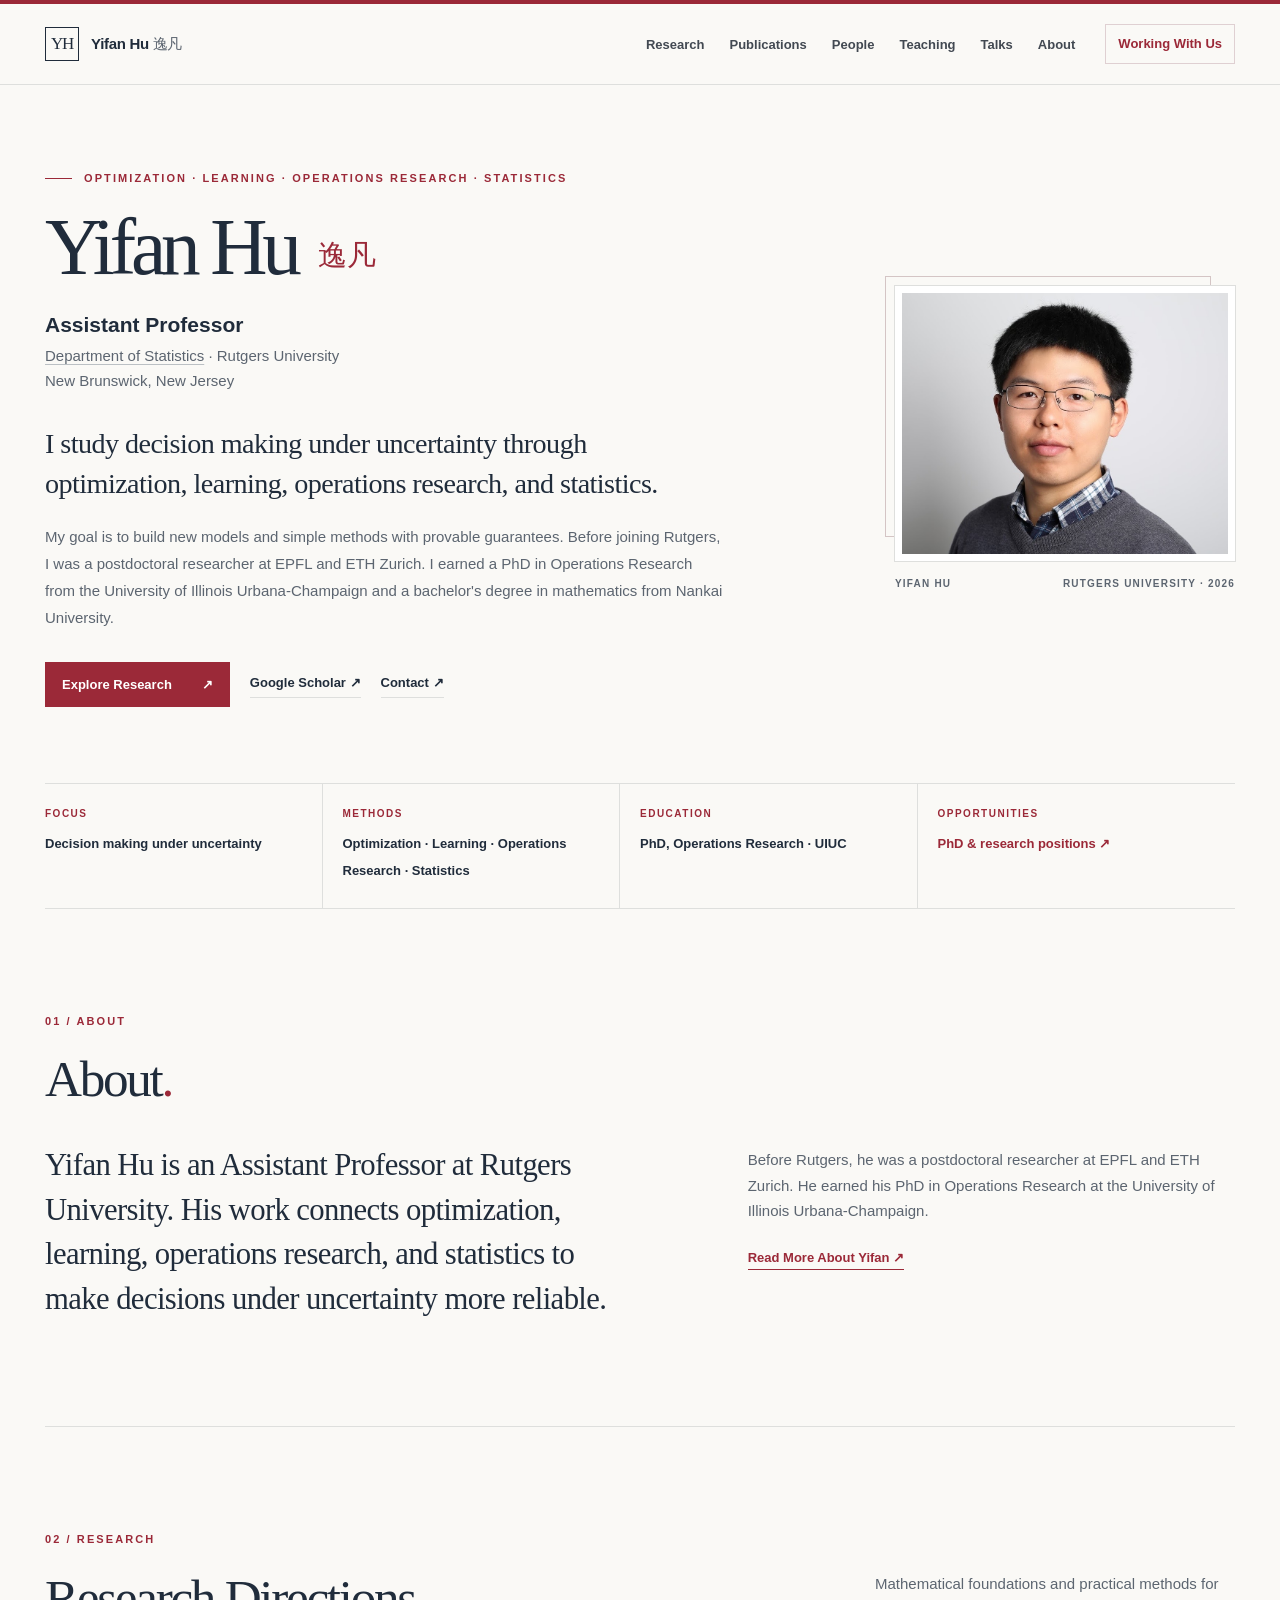
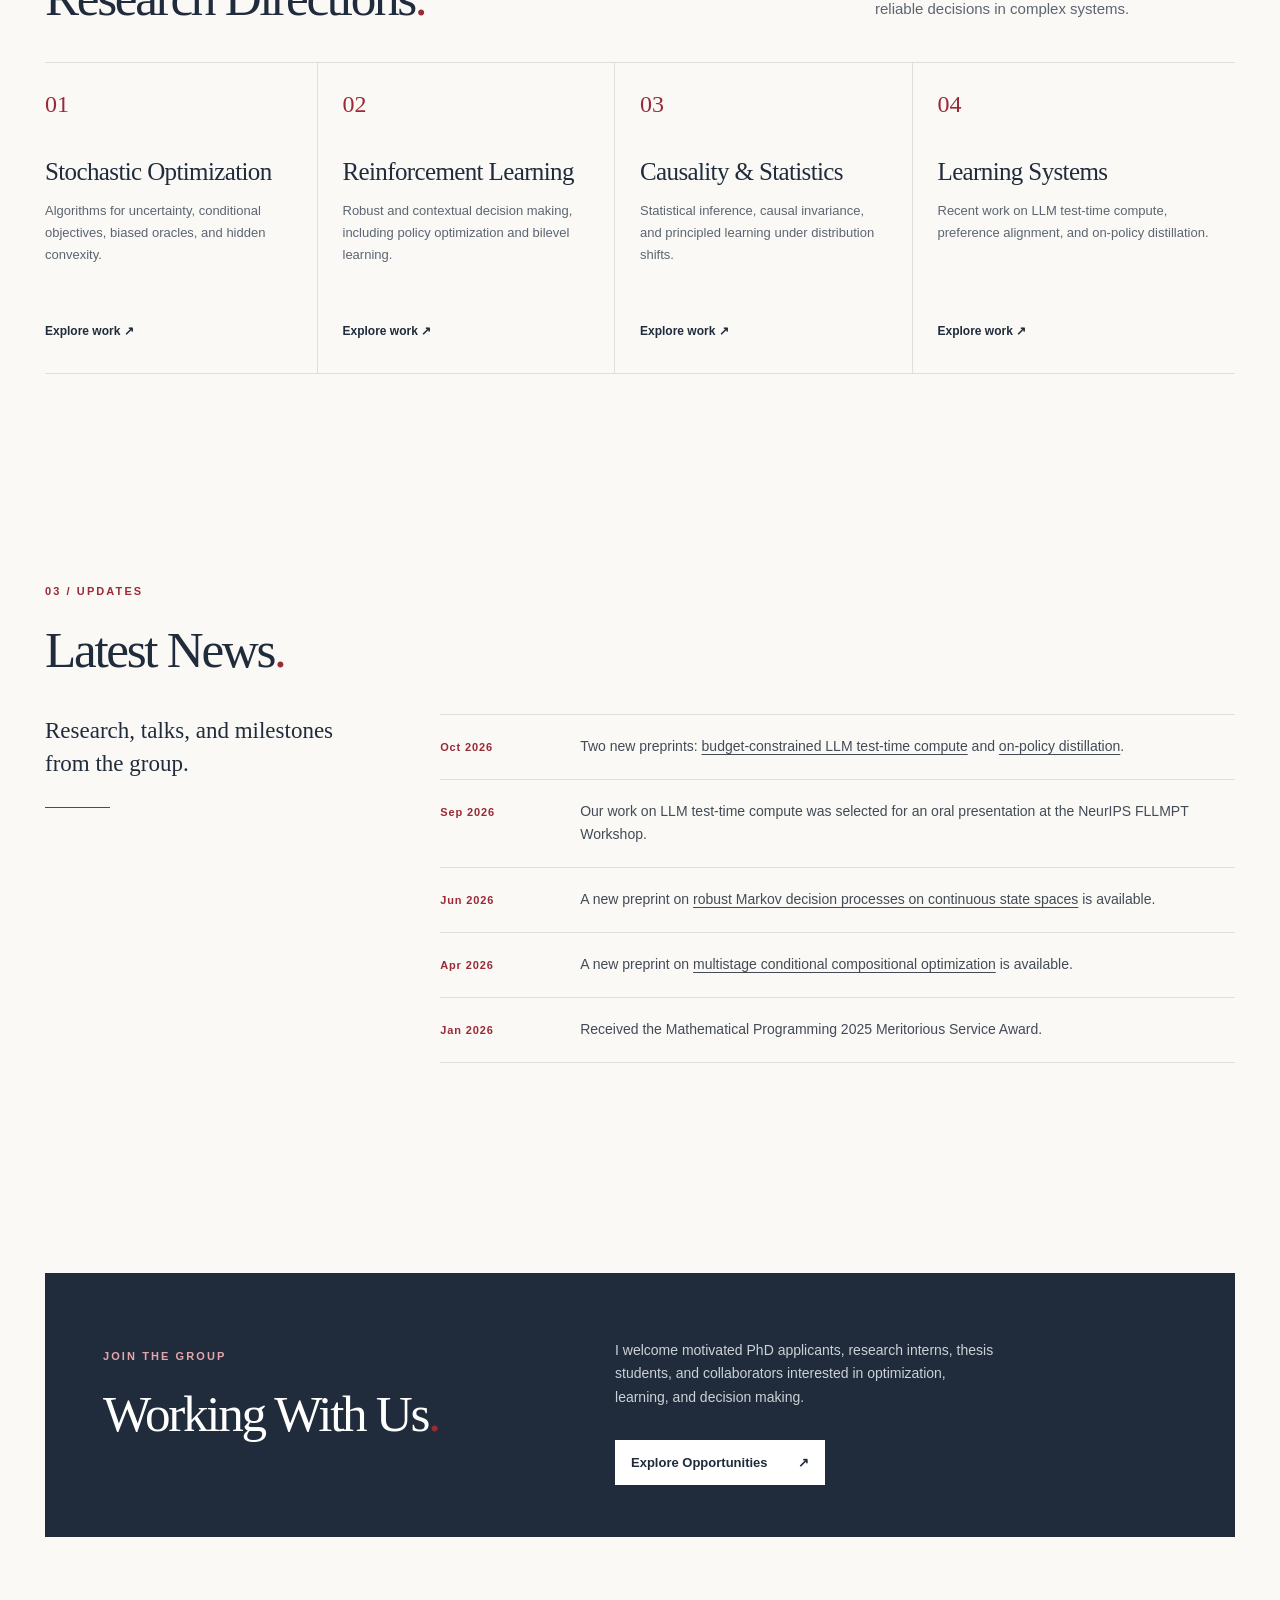
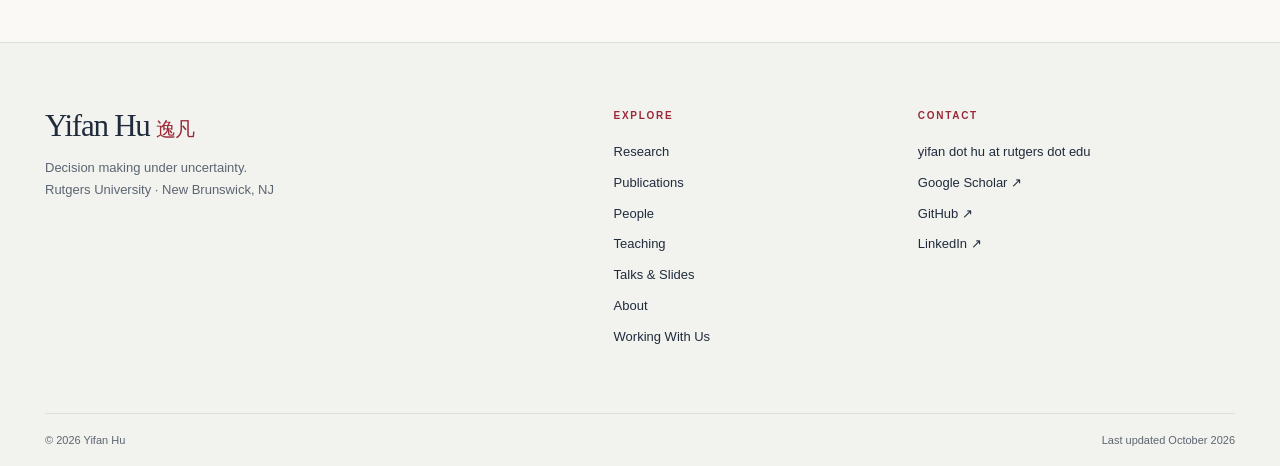
==== docs/index.html @ c580b1f5 "Refine biography and homepage profile" ====
<!doctype html>
<html lang="en">
<head>
  <meta charset="utf-8">
  <meta name="viewport" content="width=device-width, initial-scale=1">
  <meta name="theme-color" content="#faf9f6">
  <meta name="description" content="Yifan Hu is an assistant professor at Rutgers University researching optimization, learning, operations research, and statistics.">
  <title>Yifan Hu | Rutgers University</title>
  <link rel="icon" href="assets/favicon.svg" type="image/svg+xml">
  <link rel="preload" href="assets/yifan-hu.jpg" as="image">
  <link rel="stylesheet" href="styles.css?v=20261023e">
  <script src="script.js" defer></script>
</head>
<body>
  <a class="skip-link" href="#main">Skip to content</a>
  <header class="site-header"><div class="shell header-inner"><a class="brand" href="index.html" aria-label="Yifan Hu, home"><span class="brand-mark">YH</span><span>Yifan Hu <span class="brand-chinese" lang="zh">逸凡</span></span></a><button class="menu-toggle" type="button" aria-expanded="false" aria-controls="site-nav">Menu <span aria-hidden="true">☰</span></button><nav class="site-nav" id="site-nav" aria-label="Main navigation"><a href="research.html">Research</a><a href="publications.html">Publications</a><a href="people.html">People</a><a href="teaching.html">Teaching</a><a href="talks.html">Talks</a><a href="about.html">About</a><a class="nav-contact" href="working-with-us.html">Working With Us</a></nav></div></header>

  <main id="main">
    <section class="hero shell" aria-labelledby="hero-title">
      <div class="hero-copy">
        <p class="eyebrow"><span class="eyebrow-line"></span> OPTIMIZATION · LEARNING · OPERATIONS RESEARCH · STATISTICS</p>
        <h1 id="hero-title">Yifan Hu <span lang="zh">逸凡</span></h1>
        <p class="hero-role">Assistant Professor</p>
        <p class="hero-affiliation"><a href="https://statistics.rutgers.edu/">Department of Statistics</a> · Rutgers University<br>New Brunswick, New Jersey</p>
        <p class="hero-lead">I study decision making under uncertainty through optimization, learning, operations research, and statistics.</p>
        <p class="hero-secondary">My goal is to build new models and simple methods with provable guarantees. Before joining Rutgers, I was a postdoctoral researcher at EPFL and ETH Zurich. I earned a PhD in Operations Research from the University of Illinois Urbana-Champaign and a bachelor's degree in mathematics from Nankai University.</p>
        <div class="hero-actions">
          <a class="button button-primary" href="research.html">Explore Research <span aria-hidden="true">↗</span></a>
          <a class="text-link" href="https://scholar.google.com/citations?hl=en&amp;user=rO2s0EEAAAAJ">Google Scholar <span aria-hidden="true">↗</span></a>
          <a class="text-link" href="working-with-us.html#contact">Contact <span aria-hidden="true">↗</span></a>
        </div>
      </div>
      <div class="hero-visual">
        <div class="portrait-frame"><img src="assets/yifan-hu.jpg" alt="Portrait of Yifan Hu" width="923" height="713"></div>
        <div class="portrait-caption"><span>YIFAN HU</span><span>RUTGERS UNIVERSITY · 2026</span></div>
      </div>
    </section>

    <div class="shell"><div class="profile-strip" aria-label="Academic profile">
      <div><span class="strip-label">Focus</span><strong>Decision making under uncertainty</strong></div>
      <div><span class="strip-label">Methods</span><strong>Optimization · Learning · Operations Research · Statistics</strong></div>
      <div><span class="strip-label">Education</span><strong>PhD, Operations Research · UIUC</strong></div>
      <div><span class="strip-label">Opportunities</span><a href="working-with-us.html">PhD &amp; research positions <span aria-hidden="true">↗</span></a></div>
    </div></div>

    <section class="section shell home-about" id="about" aria-labelledby="about-title"><div class="section-heading"><div><p class="eyebrow">01 / ABOUT</p><h2 id="about-title">About<span class="period">.</span></h2></div></div><div class="home-about-layout"><p>Yifan Hu is an Assistant Professor at Rutgers University. His work connects optimization, learning, operations research, and statistics to make decisions under uncertainty more reliable.</p><div><p>Before Rutgers, he was a postdoctoral researcher at EPFL and ETH Zurich. He earned his PhD in Operations Research at the University of Illinois Urbana-Champaign.</p><a class="section-link" href="about.html">Read More About Yifan ↗</a></div></div></section><section class="section shell" id="research" aria-labelledby="research-title">
      <div class="section-heading"><div><p class="eyebrow">02 / RESEARCH</p><h2 id="research-title">Research Directions<span class="period">.</span></h2></div><p>Mathematical foundations and practical methods for reliable decisions in complex systems.</p></div>
      <div class="research-grid">
        <article class="research-card"><span class="card-number">01</span><h3>Stochastic Optimization</h3><p>Algorithms for uncertainty, conditional objectives, biased oracles, and hidden convexity.</p><a href="research.html#optimization">Explore work <span aria-hidden="true">↗</span></a></article>
        <article class="research-card"><span class="card-number">02</span><h3>Reinforcement Learning</h3><p>Robust and contextual decision making, including policy optimization and bilevel learning.</p><a href="research.html#reinforcement-learning">Explore work <span aria-hidden="true">↗</span></a></article>
        <article class="research-card"><span class="card-number">03</span><h3>Causality &amp; Statistics</h3><p>Statistical inference, causal invariance, and principled learning under distribution shifts.</p><a href="research.html#causality">Explore work <span aria-hidden="true">↗</span></a></article>
        <article class="research-card"><span class="card-number">04</span><h3>Learning Systems</h3><p>Recent work on LLM test-time compute, preference alignment, and on-policy distillation.</p><a href="research.html#learning-systems">Explore work <span aria-hidden="true">↗</span></a></article>
      </div>
    </section>

    <section class="section shell" id="news" aria-labelledby="news-title">
      <div class="section-heading"><div><p class="eyebrow">03 / UPDATES</p><h2 id="news-title">Latest News<span class="period">.</span></h2></div></div>
      <div class="news-layout"><div class="news-intro"><p>Research, talks, and milestones from the group.</p><span class="small-rule"></span></div><ol class="news-list">
        <li><time datetime="2026-10">Oct 2026</time><p>Two new preprints: <a href="https://optimization-online.org/wp-content/uploads/2026/10/PRICE-arXiv-Version.pdf">budget-constrained LLM test-time compute</a> and <a href="https://www.alphaxiv.org/pdf/2609.38025">on-policy distillation</a>.</p></li>
        <li><time datetime="2026-09">Sep 2026</time><p>Our work on LLM test-time compute was selected for an oral presentation at the NeurIPS FLLMPT Workshop.</p></li>
        <li><time datetime="2026-06">Jun 2026</time><p>A new preprint on <a href="https://www.alphaxiv.org/abs/2605.28706">robust Markov decision processes on continuous state spaces</a> is available.</p></li>
        <li><time datetime="2026-04">Apr 2026</time><p>A new preprint on <a href="https://arxiv.org/abs/2604.14075">multistage conditional compositional optimization</a> is available.</p></li>
        <li><time datetime="2026-01">Jan 2026</time><p>Received the Mathematical Programming 2025 Meritorious Service Award.</p></li>
      </ol></div>
    </section>

    <section class="section shell" id="join" aria-labelledby="join-title"><div class="join-panel join-panel-brief"><div><p class="eyebrow">JOIN THE GROUP</p><h2 id="join-title">Working With Us<span class="period">.</span></h2></div><div><p>I welcome motivated PhD applicants, research interns, thesis students, and collaborators interested in optimization, learning, and decision making.</p><a class="button button-light" href="working-with-us.html">Explore Opportunities <span aria-hidden="true">↗</span></a></div></div></section>
  </main>

  <footer class="site-footer"><div class="shell footer-grid"><div><a class="footer-name" href="index.html">Yifan Hu <span lang="zh">逸凡</span></a><p>Decision making under uncertainty.<br>Rutgers University · New Brunswick, NJ</p></div><div><span class="footer-label">EXPLORE</span><a href="research.html">Research</a><a href="publications.html">Publications</a><a href="people.html">People</a><a href="teaching.html">Teaching</a><a href="talks.html">Talks &amp; Slides</a><a href="about.html">About</a><a href="working-with-us.html">Working With Us</a></div><div><span class="footer-label">CONTACT</span><span class="footer-email">yifan dot hu at rutgers dot edu</span><a href="https://scholar.google.com/citations?hl=en&amp;user=rO2s0EEAAAAJ">Google Scholar ↗</a><a href="https://github.com/Yifan20Hu">GitHub ↗</a><a href="https://www.linkedin.com/in/yifanhu9/">LinkedIn ↗</a></div></div><div class="shell footer-bottom"><span>© 2026 Yifan Hu</span><span>Last updated October 2026</span></div></footer>
</body>
</html>
---- docs/styles.css ----
:root{--paper:#faf9f6;--white:#fff;--ink:#202c3b;--muted:#5c6570;--red:#9b2938;--red-dark:#782332;--line:#dedfdd;--tint:#f2f3f3;--serif:Georgia,"Times New Roman",serif;--sans:Inter,"Segoe UI",Arial,sans-serif;--max:1190px}
[id]{scroll-margin-top:105px}
*{box-sizing:border-box}html{scroll-behavior:smooth}body{margin:0;background:var(--paper);color:var(--ink);font-family:var(--sans);font-size:16px;line-height:1.68;-webkit-font-smoothing:antialiased}a{color:inherit;text-decoration-thickness:1px;text-underline-offset:3px}a:hover{color:var(--red)}img{max-width:100%;display:block}button{font:inherit}.shell{width:min(var(--max),calc(100% - 64px));margin-inline:auto}.skip-link{position:absolute;left:18px;top:-100px;background:var(--ink);color:white;padding:10px 16px;z-index:100}.skip-link:focus{top:10px}.site-header{border-top:4px solid var(--red);border-bottom:1px solid var(--line);background:rgba(250,249,246,.96);position:sticky;top:0;z-index:50;backdrop-filter:blur(14px)}.header-inner{min-height:80px;display:flex;align-items:center;justify-content:space-between;gap:28px}.brand{display:flex;align-items:center;gap:12px;font-weight:700;text-decoration:none;white-space:nowrap;font-size:15px;letter-spacing:-.02em}.brand-mark{width:34px;height:34px;border:1px solid var(--ink);display:grid;place-items:center;font:17px var(--serif);letter-spacing:-.08em}.brand-chinese{font-family:var(--serif);font-weight:400;color:var(--muted)}.site-nav{display:flex;align-items:center;gap:25px}.site-nav a{font-size:13px;font-weight:600;text-decoration:none;white-space:nowrap;color:#424952;padding:27px 0 23px;border-bottom:2px solid transparent}.site-nav a:hover,.site-nav a.active{color:var(--red);border-color:var(--red)}.site-nav a.nav-contact{color:var(--red);border:1px solid #dfd0d2;padding:8px 12px;margin-left:5px}.site-nav a.nav-contact:hover{background:var(--red);color:white;border-color:var(--red)}.menu-toggle{display:none;background:none;border:0;color:var(--ink);font-size:14px;cursor:pointer}.menu-toggle span{margin-left:6px}
.eyebrow{display:flex;align-items:center;gap:12px;color:var(--red);font-size:11px;font-weight:700;letter-spacing:.19em;line-height:1.4;margin:0 0 22px}.eyebrow-line{width:27px;height:1px;background:var(--red)}.hero{display:grid;grid-template-columns:minmax(0,1.25fr) minmax(310px,.75fr);gap:8%;align-items:center;padding-block:86px 76px}.hero h1,.page-hero h1{font:normal clamp(64px,6.2vw,106px)/.99 var(--serif);letter-spacing:-.065em;margin:0 0 20px}.hero h1 span{font:normal clamp(25px,2.3vw,38px)/1 var(--serif);letter-spacing:0;color:var(--red);vertical-align:middle;white-space:nowrap;margin-left:6px}.hero-role{font-size:21px;font-weight:600;margin:0 0 1px}.hero-affiliation{color:var(--muted);margin:0 0 30px;font-size:15px}.hero-affiliation a{text-decoration-color:#bbc0c4}.hero-lead{font:normal clamp(24px,2.2vw,31px)/1.43 var(--serif);letter-spacing:-.02em;margin:0 0 19px;max-width:710px}.hero-secondary{color:var(--muted);margin:0;max-width:680px;font-size:15px;line-height:1.8}.hero-actions{display:flex;flex-wrap:wrap;align-items:center;gap:20px;margin-top:31px}.button{display:inline-flex;align-items:center;justify-content:space-between;gap:30px;min-height:45px;padding:9px 16px;font-size:13px;font-weight:700;text-decoration:none;transition:background .2s,color .2s,border-color .2s}.button-primary{color:white;background:var(--red);border:1px solid var(--red)}.button-primary:hover{background:var(--red-dark);color:white}.text-link{font-size:13px;font-weight:600;text-decoration:none;border-bottom:1px solid var(--line);padding-bottom:3px}.portrait-frame{background:#e5e4e2;position:relative;border:7px solid white;box-shadow:0 0 0 1px var(--line);max-width:340px;margin-left:auto}.portrait-frame:before{content:"";position:absolute;inset:-17px 17px 17px -17px;border:1px solid #d4c5c5;z-index:-1}.portrait-frame img{width:100%;height:auto;aspect-ratio:5/4;object-fit:cover;object-position:50% 42%}.portrait-caption{display:flex;justify-content:space-between;gap:12px;max-width:340px;margin:15px 0 0 auto;font-size:10px;letter-spacing:.12em;color:var(--muted);font-weight:700}.profile-strip{display:grid;grid-template-columns:repeat(4,1fr);border-top:1px solid var(--line);border-bottom:1px solid var(--line)}.profile-strip>div{padding:22px 20px 24px 0;border-right:1px solid var(--line);margin-right:20px}.profile-strip>div:last-child{border:0;margin:0}.strip-label{display:block;color:var(--red);font-size:10px;font-weight:700;letter-spacing:.15em;text-transform:uppercase;margin-bottom:7px}.profile-strip strong,.profile-strip a{font-size:13px;font-weight:600;line-height:1.45;text-decoration:none}.profile-strip a{color:var(--red)}
.section{padding-block:105px}.section-heading{display:flex;justify-content:space-between;align-items:end;gap:48px;margin-bottom:37px}.section-heading h2,.split-section h2,.join-panel h2,.page-hero h1,.content-heading h2{font-family:var(--serif);font-weight:400;letter-spacing:-.045em}.section-heading h2,.split-section h2,.join-panel h2{font-size:clamp(39px,4vw,58px);line-height:1.08;margin:0}.period{color:var(--red)}.section-heading>p{color:var(--muted);max-width:360px;font-size:15px;margin:0 0 4px}.section-link{font-size:13px;font-weight:700;text-decoration:none;border-bottom:1px solid var(--red);color:var(--red);white-space:nowrap;padding-bottom:4px}.research-grid{display:grid;grid-template-columns:repeat(4,1fr);border-top:1px solid var(--line);border-bottom:1px solid var(--line)}.research-card{padding:28px 25px 32px 0;border-right:1px solid var(--line);margin-right:25px;display:flex;flex-direction:column;min-height:310px}.research-card:last-child{border:0;margin:0}.card-number{font:24px var(--serif);color:var(--red);margin-bottom:40px}.research-card h3{font:normal 25px/1.15 var(--serif);letter-spacing:-.025em;margin:0 0 13px}.research-card p{font-size:13px;color:var(--muted);line-height:1.7;margin:0 0 24px}.research-card a{font-size:12px;font-weight:700;text-decoration:none;margin-top:auto}.section-tint{background:var(--tint)}.paper-list{border-top:1px solid #d7dadd}.paper{display:grid;grid-template-columns:140px 1fr 28px;gap:25px;align-items:start;padding:24px 0;border-bottom:1px solid #d7dadd}.paper-meta{font-size:11px;font-weight:700;letter-spacing:.13em;line-height:1.8;color:var(--red);display:flex;flex-direction:column}.paper h3{font:normal 24px/1.34 var(--serif);letter-spacing:-.025em;margin:0 0 7px}.paper h3 a{text-decoration:none}.paper p{color:var(--muted);font-size:13px;margin:0}.paper-note{display:inline-block;margin-top:7px;color:var(--red);font-size:11px;font-weight:700}.paper-arrow{color:var(--red);font-size:24px;text-decoration:none;line-height:1}.news-layout{display:grid;grid-template-columns:300px 1fr;gap:8%}.news-intro p{font:normal 23px/1.45 var(--serif);margin:0}.small-rule{display:block;width:65px;height:1px;background:var(--red);margin-top:26px}.news-list{list-style:none;margin:0;padding:0;border-top:1px solid var(--line)}.news-list li{display:grid;grid-template-columns:120px 1fr;gap:20px;border-bottom:1px solid var(--line);padding:20px 0}.news-list time{font-size:11px;font-weight:700;letter-spacing:.08em;color:var(--red);padding-top:3px}.news-list p{font-size:14px;color:#424b56;margin:0;line-height:1.7}.section-line{border-top:1px solid var(--line);border-bottom:1px solid var(--line);padding-block:75px}.split-section{display:grid;grid-template-columns:1fr 1fr;gap:9%}.split-section h2{max-width:330px}.muted{color:var(--muted)}.split-section .muted{font-size:14px;max-width:330px}.course{border-top:2px solid var(--red);padding-top:20px}.course>span{font-size:10px;color:var(--red);font-weight:700;letter-spacing:.16em}.course h3{font:normal 29px/1.25 var(--serif);margin:17px 0 7px}.course h3 a{text-decoration:none}.course p{color:var(--muted);font-size:13px;margin:0 0 25px}.join-panel{background:var(--ink);color:white;display:grid;grid-template-columns:.85fr 1.15fr;gap:9%;padding:52px 58px}.join-panel .eyebrow{color:#e4a7ac}.join-panel h2{margin-bottom:20px}.join-panel>div>p:not(.eyebrow){color:#cbd1d6;max-width:380px;font-size:14px}.button-light{color:var(--ink);background:var(--white);margin-top:17px}.button-light:hover{background:#e8e0df}.opportunity-list>div{border-bottom:1px solid #5a6470;padding:0 0 19px;margin-bottom:19px}.opportunity-list>div:last-child{border:0;margin-bottom:0;padding-bottom:0}.opportunity-list span{font-size:10px;letter-spacing:.16em;color:#e4a7ac;font-weight:700}.opportunity-list p{font-size:13px;line-height:1.7;margin:7px 0 0;color:#d9dce0}.opportunity-list a{color:white}
.site-footer{border-top:1px solid var(--line);background:#f2f2ef;padding-top:65px}.footer-grid{display:grid;grid-template-columns:2fr 1fr 1.2fr;gap:40px;padding-bottom:65px}.footer-name{font:normal 31px var(--serif);text-decoration:none;letter-spacing:-.04em}.footer-name span{color:var(--red);font-size:20px}.footer-grid p{color:var(--muted);font-size:13px;margin:12px 0 0}.footer-grid>div:not(:first-child){display:flex;flex-direction:column;align-items:start;gap:9px}.footer-grid a:not(.footer-name){text-decoration:none;font-size:13px}.footer-label{font-size:10px;letter-spacing:.17em;font-weight:700;color:var(--red);margin-bottom:7px}.footer-bottom{border-top:1px solid var(--line);display:flex;justify-content:space-between;color:var(--muted);font-size:11px;padding-block:17px}
.page-hero{padding-block:72px 45px;border-bottom:1px solid var(--line)}.page-hero h1{font-size:clamp(56px,6vw,88px);margin:0 0 17px}.page-hero p:last-child{max-width:720px;color:var(--muted);font-size:16px;margin:0}.page-content{padding-block:52px 110px}.content-heading{display:flex;justify-content:space-between;align-items:end;gap:30px;margin:70px 0 21px}.content-heading:first-child{margin-top:0}.content-heading h2{font-size:38px;line-height:1.15;margin:0}.content-heading span{font-size:12px;color:var(--red);font-weight:700;letter-spacing:.13em}.pub-list{border-top:1px solid var(--line)}.pub-item{display:grid;grid-template-columns:96px 1fr;gap:32px;border-bottom:1px solid var(--line);padding:21px 0}.pub-id{color:var(--red);font:23px var(--serif)}.pub-item h3{font:normal 22px/1.35 var(--serif);margin:0 0 5px;letter-spacing:-.02em}.pub-item h3 a{text-decoration:none}.pub-item p{font-size:13px;color:var(--muted);margin:0 0 5px}.pub-item .venue{font-size:12px;color:var(--red);font-weight:700}.pub-links{display:flex;gap:14px;margin-top:9px}.pub-links a{font-size:12px;font-weight:700;text-decoration:none;border-bottom:1px solid #b7a5a9}.subnav{display:flex;gap:8px;flex-wrap:wrap;margin-top:27px}.subnav a{font-size:12px;text-decoration:none;border:1px solid var(--line);padding:7px 11px;color:var(--muted)}.subnav a:hover{border-color:var(--red);color:var(--red)}.people-grid{display:grid;grid-template-columns:repeat(2,1fr);gap:14px}.person{border:1px solid var(--line);background:white;padding:24px;min-height:135px}.person h3{font:normal 25px var(--serif);margin:0 0 7px}.person h3 a{text-decoration:none}.person p{font-size:13px;color:var(--muted);margin:0}.person .person-note{color:var(--red);font-size:11px;font-weight:700;margin-top:14px}.simple-list{list-style:none;padding:0;margin:0;border-top:1px solid var(--line)}.simple-list li{padding:17px 0;border-bottom:1px solid var(--line);font-size:14px}.simple-list strong{color:var(--ink)}.simple-list span{color:var(--muted)}.talk-list{border-top:1px solid var(--line)}.talk{display:grid;grid-template-columns:100px 1fr auto;gap:26px;padding:23px 0;border-bottom:1px solid var(--line)}.talk-year{font-size:11px;letter-spacing:.12em;font-weight:700;color:var(--red);padding-top:5px}.talk h3{font:normal 23px/1.3 var(--serif);margin:0 0 5px}.talk p{font-size:13px;color:var(--muted);margin:0}.talk>a{font-size:12px;font-weight:700;color:var(--red);text-decoration:none;white-space:nowrap;padding-top:6px}.prose{max-width:840px}.prose p,.prose li{font-size:15px;color:#434c57}.prose h2{font:normal 34px var(--serif);margin:55px 0 15px}.prose h2:first-child{margin-top:0}.prose ul{padding-left:21px}.prose li{padding-block:5px}
@media(max-width:1100px){.site-nav{gap:15px}.site-nav a{font-size:12px}.hero{gap:5%}.research-card{margin-right:17px;padding-right:17px}.portrait-caption{font-size:9px}}@media(max-width:880px){.shell{width:min(var(--max),calc(100% - 40px))}.header-inner{min-height:67px}.menu-toggle{display:block}.site-nav{position:absolute;top:100%;left:0;right:0;background:var(--paper);padding:13px 20px 24px;display:none;flex-direction:column;align-items:stretch;gap:0;box-shadow:0 15px 25px #202c3b1c}.site-nav.open{display:flex}.site-nav a{padding:10px 0;border-bottom:1px solid var(--line);font-size:14px}.site-nav a.nav-contact{margin:15px 0 0;text-align:center}.hero{grid-template-columns:1fr;gap:48px;padding-block:65px 55px}.hero-visual{max-width:390px;margin:0 auto;width:100%}.portrait-frame{margin-inline:auto}.portrait-caption{margin-inline:auto}.profile-strip{grid-template-columns:repeat(2,1fr)}.profile-strip>div:nth-child(2){border:0}.profile-strip>div:nth-child(-n+2){border-bottom:1px solid var(--line)}.research-grid{grid-template-columns:repeat(2,1fr)}.research-card:nth-child(2){border:0;margin:0}.research-card:nth-child(-n+2){border-bottom:1px solid var(--line)}.section{padding-block:75px}.news-layout{grid-template-columns:210px 1fr;gap:6%}.join-panel{padding:42px;gap:6%}}@media(max-width:620px){.shell{width:calc(100% - 34px)}.hero h1{font-size:62px}.hero h1 span{font-size:24px}.hero-lead{font-size:24px}.hero-role{font-size:18px}.portrait-frame,.portrait-caption{max-width:280px}.hero-actions{gap:14px}.profile-strip{grid-template-columns:1fr}.profile-strip>div{border:0!important;border-bottom:1px solid var(--line)!important;margin:0;padding:16px 0}.profile-strip>div:last-child{border-bottom:0!important}.section-heading{display:block}.section-heading>p,.section-heading>.section-link{display:block;margin-top:18px}.research-grid{grid-template-columns:1fr}.research-card{border:0!important;border-bottom:1px solid var(--line)!important;margin:0;min-height:0;padding:22px 0 27px}.research-card:last-child{border:0!important}.card-number{margin-bottom:16px}.paper{grid-template-columns:1fr 22px;gap:12px}.paper-meta{grid-column:1/-1;flex-direction:row;gap:14px}.paper h3{font-size:21px}.news-layout{grid-template-columns:1fr;gap:24px}.news-intro p{font-size:20px}.news-list li{grid-template-columns:85px 1fr;gap:12px}.split-section,.join-panel,.footer-grid{grid-template-columns:1fr}.join-panel{padding:35px 25px}.footer-grid{gap:32px}.footer-bottom{gap:10px;flex-wrap:wrap}.page-hero{padding-block:55px 36px}.page-hero h1{font-size:56px}.page-content{padding-block:38px 75px}.pub-item{grid-template-columns:55px 1fr;gap:13px}.pub-item h3{font-size:20px}.people-grid{grid-template-columns:1fr}.talk{grid-template-columns:1fr auto;gap:5px 13px}.talk-year{grid-column:1/-1}.talk h3{font-size:21px}.content-heading h2{font-size:32px}}@media(prefers-reduced-motion:reduce){html{scroll-behavior:auto}*{transition:none!important}}

.teaching-content .content-heading:first-child{margin-top:0}
.teaching-grid{display:grid;grid-template-columns:repeat(2,minmax(0,1fr));gap:18px}
.teaching-card{background:var(--white);border:1px solid var(--line);border-top:3px solid var(--red);padding:29px 31px 32px;display:flex;flex-direction:column;align-items:flex-start;min-height:275px}
.teaching-card .course-term{font-size:10px;letter-spacing:.14em;font-weight:700;color:var(--red);margin:0 0 17px}
.teaching-card h3{font:normal 31px/1.2 var(--serif);letter-spacing:-.025em;margin:0 0 15px}
.teaching-card>p:not(.course-term){font-size:14px;color:var(--muted);line-height:1.7;margin:0 0 24px}
.teaching-card .section-link{margin-top:auto}
.person .shared-work,.simple-list .shared-work{border-top:1px solid var(--line);margin-top:18px;padding-top:15px}
.shared-work h4{font-size:10px;letter-spacing:.14em;text-transform:uppercase;color:var(--red);margin:0 0 9px}
.shared-work ul{list-style:none;margin:0;padding:0}
.shared-work li{font-size:12px;line-height:1.55;padding:6px 0;border:0}
.shared-work li a{text-decoration:none;border-bottom:1px solid #c4a9ae}
.shared-work li a:hover{color:var(--red)}
.shared-work li span{color:var(--muted);white-space:nowrap;font-size:11px}
@media(max-width:620px){.teaching-grid{grid-template-columns:1fr}.teaching-card{min-height:0;padding:25px}.teaching-card h3{font-size:27px}}
.current-students .person:nth-child(1){grid-column:1;grid-row:1}
.current-students .person:nth-child(2){grid-column:1;grid-row:2}
.current-students .person:nth-child(3){grid-column:1;grid-row:3}
.current-students .person:nth-child(4){grid-column:2;grid-row:1 / span 3}
@media(max-width:620px){.current-students .person:nth-child(n){grid-column:auto;grid-row:auto}}

/* Student portraits and profile cards */
.person-head{display:flex;align-items:flex-start;gap:18px;min-width:0}
.person-head>div{min-width:0}
.person-photo{width:96px;height:112px;flex:none;object-fit:cover;object-position:center 28%;background:#e7e9e9;border:1px solid var(--line)}
.person h3{line-height:1.18;margin:2px 0 8px}
.person .person-note{margin-top:8px}
.footer-email{font-size:13px;color:var(--ink)}

/* Publications grouped by research area */
.area-intro{max-width:750px;color:var(--muted);margin:0 0 35px}
.research-area{border-top:1px solid var(--line)}
.research-area:last-child{border-bottom:1px solid var(--line)}
.research-area summary{list-style:none;display:grid;grid-template-columns:70px minmax(0,1fr) 110px;align-items:center;gap:20px;padding:28px 0;cursor:pointer}
.research-area summary::-webkit-details-marker{display:none}
.research-area summary:hover .area-heading strong{color:var(--red)}
.research-area summary:focus-visible{outline:2px solid var(--red);outline-offset:4px}
.area-number{font:28px var(--serif);color:var(--red)}
.area-heading strong{display:block;font:normal 31px/1.2 var(--serif);letter-spacing:-.03em}
.area-heading small{display:block;color:var(--muted);font-size:13px;line-height:1.6;margin-top:6px}
.area-count{font-size:11px;font-weight:700;letter-spacing:.05em;color:var(--red);text-align:right;white-space:nowrap}
.area-count span{display:inline-block;margin-left:10px;font-size:20px;transition:transform .2s}
.research-area[open] .area-count span{transform:rotate(180deg)}
.area-publications{list-style:none;margin:0 0 28px 90px;padding:0;border-top:1px solid var(--line)}
.area-publications li{padding:17px 0;border-bottom:1px solid var(--line)}
.research-pub-title{font:normal 20px/1.35 var(--serif)}
.research-pub-title a{text-decoration:none}
.area-publications p{font-size:12px;color:var(--muted);margin:5px 0 1px}
.area-publications li>span{font-size:11px;font-weight:700;color:var(--red)}

/* Courses and opportunities */
.course-detail{max-width:850px}
.course-detail .course-intro{font:normal 23px/1.5 var(--serif);color:var(--ink);margin:0 0 36px}
.course-detail h2{font-size:32px;margin-top:45px}
.course-back{margin-top:50px}
.course-table-wrap{overflow-x:auto}
.course-table{width:100%;border-collapse:collapse;font-size:14px}
.course-table th,.course-table td{text-align:left;vertical-align:top;padding:11px 12px;border-bottom:1px solid var(--line)}
.course-table th{color:var(--red);font-size:11px;letter-spacing:.1em;text-transform:uppercase}
.course-table td:first-child{white-space:nowrap;width:95px;font-weight:700}
.work-intro{margin-bottom:34px}
.work-intro h2{margin:0 0 12px}
.opportunity-grid{display:grid;grid-template-columns:repeat(3,minmax(0,1fr));gap:16px}
.opportunity-card{background:var(--white);border:1px solid var(--line);border-top:3px solid var(--red);padding:27px}
.opportunity-card>span{color:var(--red);font-size:10px;font-weight:700;letter-spacing:.13em}
.opportunity-card h2{font:normal 27px/1.2 var(--serif);margin:20px 0 14px}
.opportunity-card p{font-size:13px;color:var(--muted);margin:0}
.opportunity-card strong{color:var(--ink)}
.contact-panel{margin-top:56px;padding:36px 42px;background:var(--ink);color:white}
.contact-panel h2{font:normal 38px/1.2 var(--serif);margin:0 0 12px}
.contact-panel p{font-size:14px;color:#d9dce0;margin:10px 0}
.contact-panel .eyebrow{color:#e4a7ac}
.contact-panel .contact-address{font:normal 25px/1.4 var(--serif);color:white;word-break:break-word}
.join-panel-brief{align-items:center}
.join-panel-brief p:not(.eyebrow){color:#d9dce0;font-size:14px}
@media(max-width:1100px){.menu-toggle{display:block}.site-nav{position:absolute;top:100%;left:0;right:0;background:var(--paper);padding:13px 20px 24px;display:none;flex-direction:column;align-items:stretch;gap:0;box-shadow:0 15px 25px #202c3b1c}.site-nav.open{display:flex}.site-nav a{padding:10px 0;border-bottom:1px solid var(--line);font-size:14px}.site-nav a.nav-contact{margin:15px 0 0;text-align:center}}
@media(max-width:880px){.opportunity-grid{grid-template-columns:1fr}}
@media(max-width:620px){.person-head{gap:14px}.person-photo{width:78px;height:94px}.research-area summary{grid-template-columns:37px minmax(0,1fr);gap:12px;padding:21px 0}.area-heading strong{font-size:25px}.area-count{grid-column:2;text-align:left}.area-publications{margin-left:0}.contact-panel{padding:30px 24px}.contact-panel .contact-address{font-size:21px}}

/* About and editorial research directions */
.home-about{border-bottom:1px solid var(--line)}
.home-about-layout{display:grid;grid-template-columns:1.1fr .9fr;gap:9%;align-items:start}
.home-about-layout>p{font:normal clamp(23px,2.4vw,32px)/1.45 var(--serif);letter-spacing:-.02em;margin:0}
.home-about-layout>div p{font-size:15px;color:var(--muted);margin:4px 0 21px}
.about-layout{display:grid;grid-template-columns:minmax(240px,.65fr) minmax(0,1.35fr);gap:7%;align-items:start}
.about-portrait{border:7px solid white;box-shadow:0 0 0 1px var(--line);background:#e5e4e2;max-width:420px;width:100%}
.about-portrait img{display:block;width:100%;height:auto}
.about-copy h2{margin-top:0}
.about-service{margin-top:75px;padding-top:16px;border-top:1px solid var(--line);max-width:none}

.about-service>h2,.about-service>p,.about-service>ul{max-width:850px}
.person .person-status{color:var(--ink);font-size:12px;font-weight:600;margin-top:7px}
.person .person-note a{color:inherit;text-decoration:underline}
.pub-item .pub-note{margin:14px 0 0;padding:11px 15px;border-left:2px solid var(--red);background:#f6f2f0;color:#3e4651;font-size:12px;line-height:1.6}
.pub-note span{display:block;color:var(--red);font-size:10px;font-weight:700;letter-spacing:.12em;text-transform:uppercase;margin-bottom:3px}
.research-intro{max-width:820px;color:var(--muted);font-size:15px;margin:0 0 36px}
.research-block-grid{display:grid;grid-template-columns:1fr;gap:24px;align-items:start}
.research-block{background:#fff;border:1px solid var(--line);border-top:4px solid var(--red);padding:34px 36px 0;min-width:0}
.research-block-top{display:flex;justify-content:space-between;gap:16px;align-items:center;color:var(--red);font-size:10px;font-weight:700;letter-spacing:.15em}
.research-block-count{color:var(--muted);letter-spacing:.08em;white-space:nowrap}
.research-block h2{font:normal clamp(30px,3vw,43px)/1.12 var(--serif);letter-spacing:-.035em;margin:26px 0 4px}
.research-block-label{font-size:12px;font-weight:700;color:var(--red);margin:0 0 22px}
.research-block-lead{font:normal 18px/1.5 var(--serif);color:var(--ink);max-width:850px;margin:0 0 27px}
.research-themes{border-top:1px solid var(--line);display:grid;grid-template-columns:repeat(2,minmax(0,1fr));gap:28px;max-width:850px;padding-top:23px;margin-bottom:28px}
.research-themes h3{font:normal 20px/1.2 var(--serif);margin:0 0 8px}
.research-themes p{font-size:12px;line-height:1.6;color:var(--muted);margin:0}
.featured-papers{border-top:1px solid var(--line);padding-top:19px;margin-bottom:25px}
.featured-papers>span{display:block;color:var(--red);font-size:10px;font-weight:700;letter-spacing:.14em;margin-bottom:11px}
.featured-papers>div{display:flex;flex-wrap:wrap;gap:8px}
.featured-papers a,.featured-papers>div>span{border:1px solid #decfd2;color:var(--red);text-decoration:none;font-size:11px;font-weight:700;line-height:1.4;padding:7px 10px}
.featured-papers a:hover{background:var(--red);color:white;border-color:var(--red)}
.research-block-details{border-top:1px solid var(--line);margin-inline:-36px}
.research-block-details summary{list-style:none;cursor:pointer;color:var(--red);font-size:12px;font-weight:700;display:flex;justify-content:space-between;gap:10px;padding:18px 36px}
.research-block-details summary::-webkit-details-marker{display:none}
.research-block-details summary:focus-visible{outline:2px solid var(--red);outline-offset:-3px}
.research-block-details summary span{font-size:20px;line-height:1;transition:transform .2s}
.research-block-details[open] summary span{transform:rotate(180deg)}
.research-block-details .area-publications{margin:0;padding:0 36px 22px;border-top:1px solid var(--line)}
.research-block-details .area-publications li:last-child{border-bottom:0}
.research-block-details .research-pub-title{font-size:18px}
.research-block-details .research-pub-note{font-size:11px;color:#5c6570;margin-top:6px}
@media(max-width:880px){.research-block-grid{grid-template-columns:1fr}.about-layout{grid-template-columns:1fr;gap:35px}.about-portrait{max-width:310px}.home-about-layout{grid-template-columns:1fr;gap:18px}}
@media(max-width:620px){.research-block{padding:26px 22px 0}.research-themes{grid-template-columns:1fr;gap:16px}.research-block-details{margin-inline:-22px}.research-block-details summary{padding-inline:22px}.research-block-details .area-publications{padding-inline:22px}}
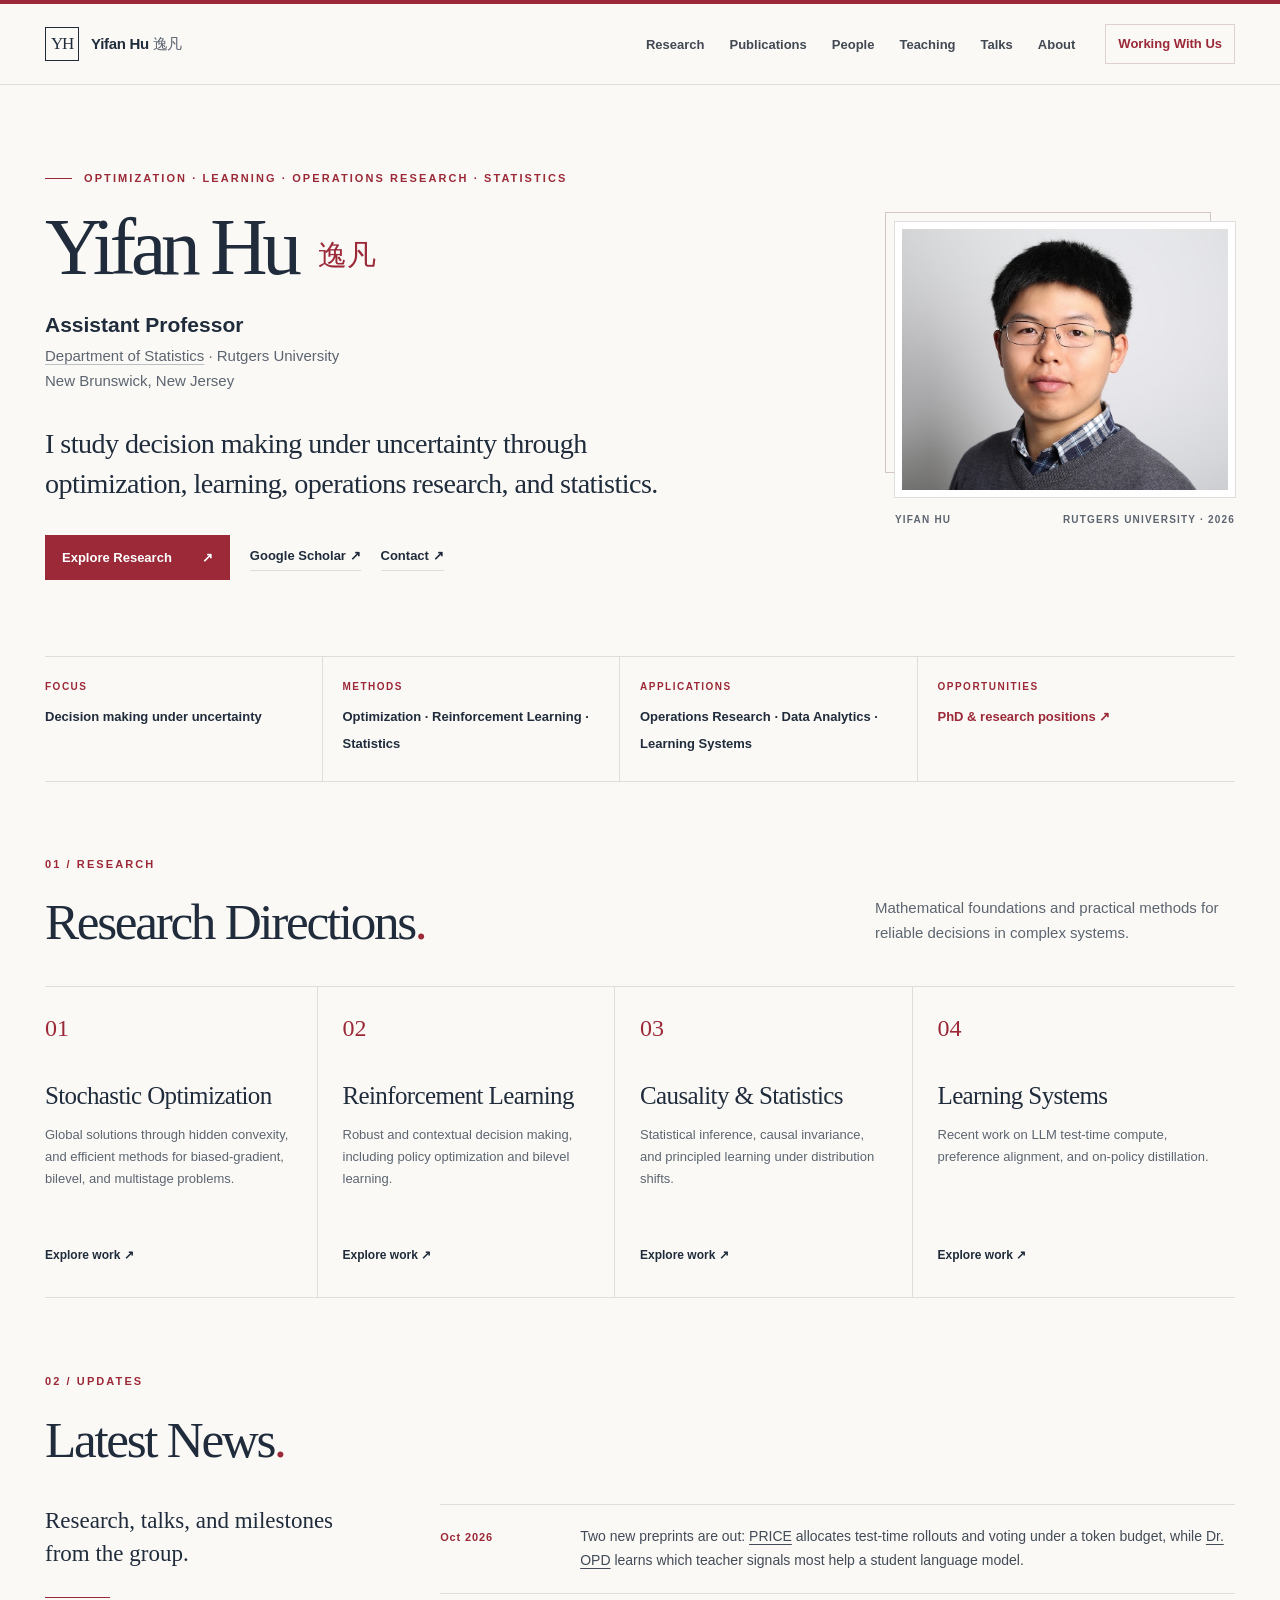
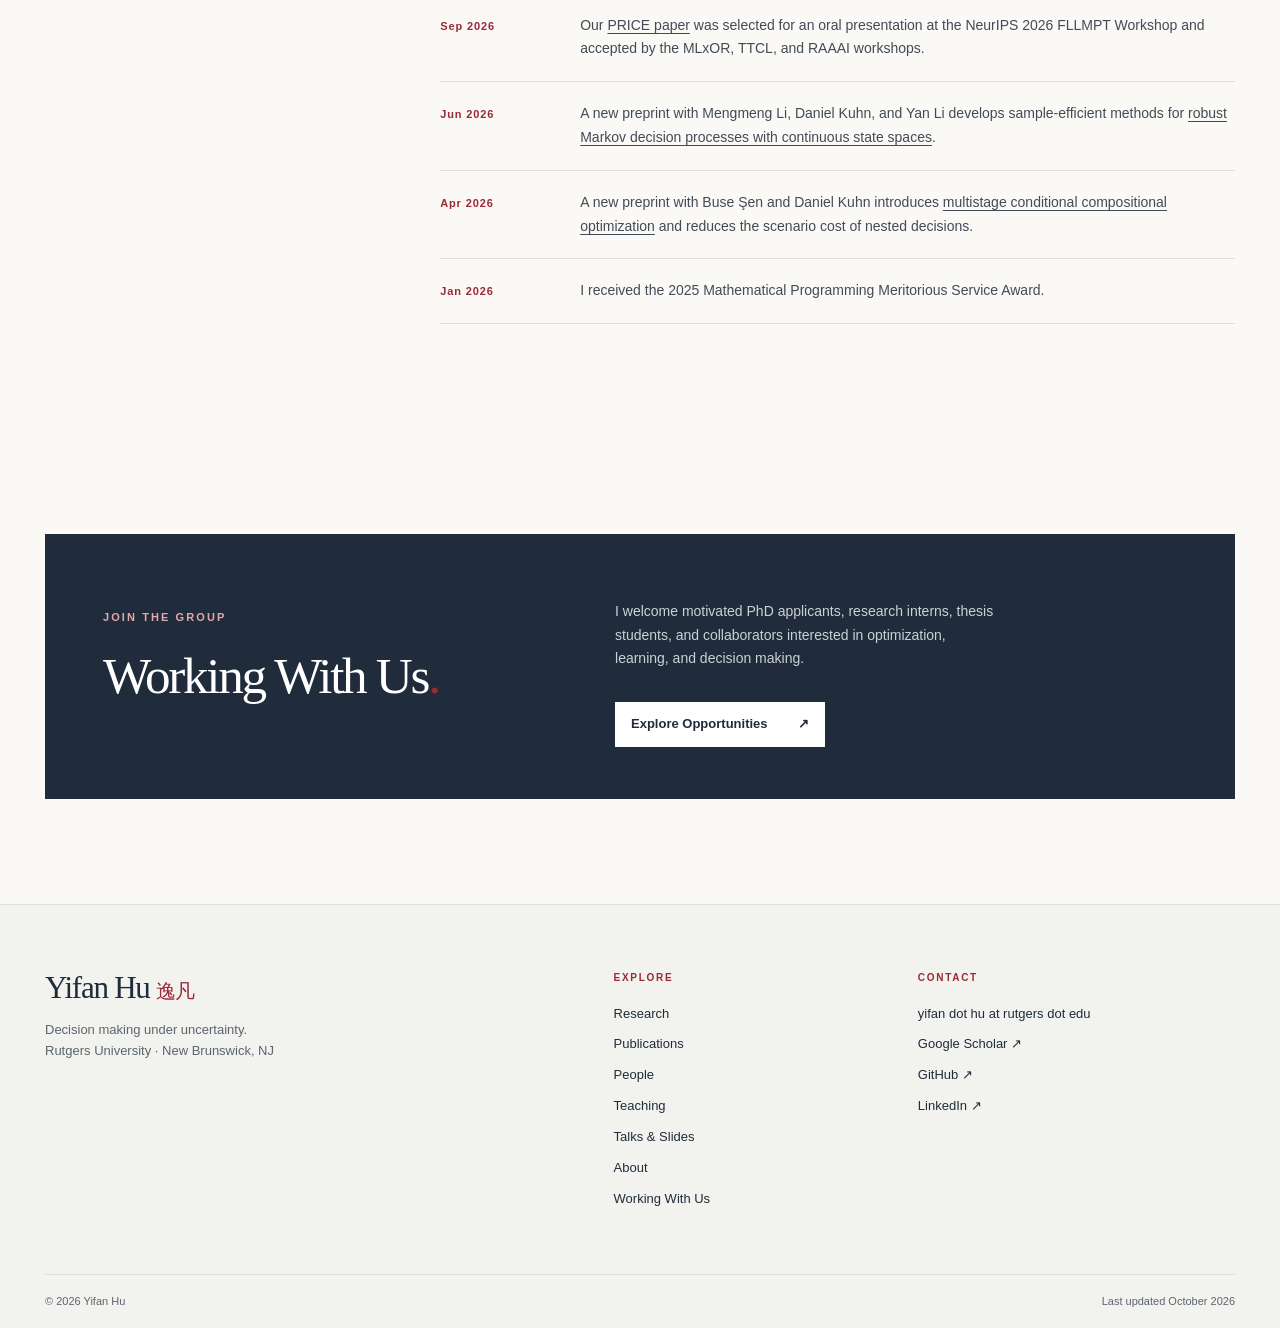
==== commit c7fab5b8: "Streamline homepage and refine research news" ====
--- a/docs/index.html
+++ b/docs/index.html
@@ -8,7 +8,7 @@
   <title>Yifan Hu | Rutgers University</title>
   <link rel="icon" href="assets/favicon.svg" type="image/svg+xml">
   <link rel="preload" href="assets/yifan-hu.jpg" as="image">
-  <link rel="stylesheet" href="styles.css?v=20261023e">
+  <link rel="stylesheet" href="styles.css?v=20261023f">
   <script src="script.js" defer></script>
 </head>
 <body>
@@ -23,7 +23,6 @@
         <p class="hero-role">Assistant Professor</p>
         <p class="hero-affiliation"><a href="https://statistics.rutgers.edu/">Department of Statistics</a> · Rutgers University<br>New Brunswick, New Jersey</p>
         <p class="hero-lead">I study decision making under uncertainty through optimization, learning, operations research, and statistics.</p>
-        <p class="hero-secondary">My goal is to build new models and simple methods with provable guarantees. Before joining Rutgers, I was a postdoctoral researcher at EPFL and ETH Zurich. I earned a PhD in Operations Research from the University of Illinois Urbana-Champaign and a bachelor's degree in mathematics from Nankai University.</p>
         <div class="hero-actions">
           <a class="button button-primary" href="research.html">Explore Research <span aria-hidden="true">↗</span></a>
           <a class="text-link" href="https://scholar.google.com/citations?hl=en&amp;user=rO2s0EEAAAAJ">Google Scholar <span aria-hidden="true">↗</span></a>
@@ -38,15 +37,15 @@
 
     <div class="shell"><div class="profile-strip" aria-label="Academic profile">
       <div><span class="strip-label">Focus</span><strong>Decision making under uncertainty</strong></div>
-      <div><span class="strip-label">Methods</span><strong>Optimization · Learning · Operations Research · Statistics</strong></div>
-      <div><span class="strip-label">Education</span><strong>PhD, Operations Research · UIUC</strong></div>
+      <div><span class="strip-label">Methods</span><strong>Optimization · Reinforcement Learning · Statistics</strong></div>
+      <div><span class="strip-label">Applications</span><strong>Operations Research · Data Analytics · Learning Systems</strong></div>
       <div><span class="strip-label">Opportunities</span><a href="working-with-us.html">PhD &amp; research positions <span aria-hidden="true">↗</span></a></div>
     </div></div>
 
-    <section class="section shell home-about" id="about" aria-labelledby="about-title"><div class="section-heading"><div><p class="eyebrow">01 / ABOUT</p><h2 id="about-title">About<span class="period">.</span></h2></div></div><div class="home-about-layout"><p>Yifan Hu is an Assistant Professor at Rutgers University. His work connects optimization, learning, operations research, and statistics to make decisions under uncertainty more reliable.</p><div><p>Before Rutgers, he was a postdoctoral researcher at EPFL and ETH Zurich. He earned his PhD in Operations Research at the University of Illinois Urbana-Champaign.</p><a class="section-link" href="about.html">Read More About Yifan ↗</a></div></div></section><section class="section shell" id="research" aria-labelledby="research-title">
-      <div class="section-heading"><div><p class="eyebrow">02 / RESEARCH</p><h2 id="research-title">Research Directions<span class="period">.</span></h2></div><p>Mathematical foundations and practical methods for reliable decisions in complex systems.</p></div>
+    <section class="section shell" id="research" aria-labelledby="research-title">
+      <div class="section-heading"><div><p class="eyebrow">01 / RESEARCH</p><h2 id="research-title">Research Directions<span class="period">.</span></h2></div><p>Mathematical foundations and practical methods for reliable decisions in complex systems.</p></div>
       <div class="research-grid">
-        <article class="research-card"><span class="card-number">01</span><h3>Stochastic Optimization</h3><p>Algorithms for uncertainty, conditional objectives, biased oracles, and hidden convexity.</p><a href="research.html#optimization">Explore work <span aria-hidden="true">↗</span></a></article>
+        <article class="research-card"><span class="card-number">01</span><h3>Stochastic Optimization</h3><p>Global solutions through hidden convexity, and efficient methods for biased-gradient, bilevel, and multistage problems.</p><a href="research.html#optimization">Explore work <span aria-hidden="true">↗</span></a></article>
         <article class="research-card"><span class="card-number">02</span><h3>Reinforcement Learning</h3><p>Robust and contextual decision making, including policy optimization and bilevel learning.</p><a href="research.html#reinforcement-learning">Explore work <span aria-hidden="true">↗</span></a></article>
         <article class="research-card"><span class="card-number">03</span><h3>Causality &amp; Statistics</h3><p>Statistical inference, causal invariance, and principled learning under distribution shifts.</p><a href="research.html#causality">Explore work <span aria-hidden="true">↗</span></a></article>
         <article class="research-card"><span class="card-number">04</span><h3>Learning Systems</h3><p>Recent work on LLM test-time compute, preference alignment, and on-policy distillation.</p><a href="research.html#learning-systems">Explore work <span aria-hidden="true">↗</span></a></article>
@@ -54,13 +53,13 @@
     </section>
 
     <section class="section shell" id="news" aria-labelledby="news-title">
-      <div class="section-heading"><div><p class="eyebrow">03 / UPDATES</p><h2 id="news-title">Latest News<span class="period">.</span></h2></div></div>
+      <div class="section-heading"><div><p class="eyebrow">02 / UPDATES</p><h2 id="news-title">Latest News<span class="period">.</span></h2></div></div>
       <div class="news-layout"><div class="news-intro"><p>Research, talks, and milestones from the group.</p><span class="small-rule"></span></div><ol class="news-list">
-        <li><time datetime="2026-10">Oct 2026</time><p>Two new preprints: <a href="https://optimization-online.org/wp-content/uploads/2026/10/PRICE-arXiv-Version.pdf">budget-constrained LLM test-time compute</a> and <a href="https://www.alphaxiv.org/pdf/2609.38025">on-policy distillation</a>.</p></li>
-        <li><time datetime="2026-09">Sep 2026</time><p>Our work on LLM test-time compute was selected for an oral presentation at the NeurIPS FLLMPT Workshop.</p></li>
-        <li><time datetime="2026-06">Jun 2026</time><p>A new preprint on <a href="https://www.alphaxiv.org/abs/2605.28706">robust Markov decision processes on continuous state spaces</a> is available.</p></li>
-        <li><time datetime="2026-04">Apr 2026</time><p>A new preprint on <a href="https://arxiv.org/abs/2604.14075">multistage conditional compositional optimization</a> is available.</p></li>
-        <li><time datetime="2026-01">Jan 2026</time><p>Received the Mathematical Programming 2025 Meritorious Service Award.</p></li>
+        <li><time datetime="2026-10">Oct 2026</time><p>Two new preprints are out: <a href="https://optimization-online.org/2026/10/pareto-frontier-of-llm-test-time-compute-adaptive-rollouts-and-voting-under-token-budgets/">PRICE</a> allocates test-time rollouts and voting under a token budget, while <a href="https://arxiv.org/abs/2609.38025">Dr. OPD</a> learns which teacher signals most help a student language model.</p></li>
+        <li><time datetime="2026-09">Sep 2026</time><p>Our <a href="https://optimization-online.org/2026/10/pareto-frontier-of-llm-test-time-compute-adaptive-rollouts-and-voting-under-token-budgets/">PRICE paper</a> was selected for an oral presentation at the NeurIPS 2026 FLLMPT Workshop and accepted by the MLxOR, TTCL, and RAAAI workshops.</p></li>
+        <li><time datetime="2026-06">Jun 2026</time><p>A new preprint with Mengmeng Li, Daniel Kuhn, and Yan Li develops sample-efficient methods for <a href="https://arxiv.org/abs/2605.28706">robust Markov decision processes with continuous state spaces</a>.</p></li>
+        <li><time datetime="2026-04">Apr 2026</time><p>A new preprint with Buse Şen and Daniel Kuhn introduces <a href="https://arxiv.org/abs/2604.14075">multistage conditional compositional optimization</a> and reduces the scenario cost of nested decisions.</p></li>
+        <li><time datetime="2026-01">Jan 2026</time><p>I received the 2025 Mathematical Programming Meritorious Service Award.</p></li>
       </ol></div>
     </section>
 
--- a/docs/styles.css
+++ b/docs/styles.css
@@ -87,10 +87,6 @@
 @media(max-width:620px){.person-head{gap:14px}.person-photo{width:78px;height:94px}.research-area summary{grid-template-columns:37px minmax(0,1fr);gap:12px;padding:21px 0}.area-heading strong{font-size:25px}.area-count{grid-column:2;text-align:left}.area-publications{margin-left:0}.contact-panel{padding:30px 24px}.contact-panel .contact-address{font-size:21px}}
 
 /* About and editorial research directions */
-.home-about{border-bottom:1px solid var(--line)}
-.home-about-layout{display:grid;grid-template-columns:1.1fr .9fr;gap:9%;align-items:start}
-.home-about-layout>p{font:normal clamp(23px,2.4vw,32px)/1.45 var(--serif);letter-spacing:-.02em;margin:0}
-.home-about-layout>div p{font-size:15px;color:var(--muted);margin:4px 0 21px}
 .about-layout{display:grid;grid-template-columns:minmax(240px,.65fr) minmax(0,1.35fr);gap:7%;align-items:start}
 .about-portrait{border:7px solid white;box-shadow:0 0 0 1px var(--line);background:#e5e4e2;max-width:420px;width:100%}
 .about-portrait img{display:block;width:100%;height:auto}
@@ -128,5 +124,10 @@
 .research-block-details .area-publications li:last-child{border-bottom:0}
 .research-block-details .research-pub-title{font-size:18px}
 .research-block-details .research-pub-note{font-size:11px;color:#5c6570;margin-top:6px}
-@media(max-width:880px){.research-block-grid{grid-template-columns:1fr}.about-layout{grid-template-columns:1fr;gap:35px}.about-portrait{max-width:310px}.home-about-layout{grid-template-columns:1fr;gap:18px}}
+@media(max-width:880px){.research-block-grid{grid-template-columns:1fr}.about-layout{grid-template-columns:1fr;gap:35px}.about-portrait{max-width:310px}}
 @media(max-width:620px){.research-block{padding:26px 22px 0}.research-themes{grid-template-columns:1fr;gap:16px}.research-block-details{margin-inline:-22px}.research-block-details summary{padding-inline:22px}.research-block-details .area-publications{padding-inline:22px}}
+
+/* Homepage rhythm */
+#research.section{padding-top:75px;padding-bottom:36px}
+#news.section{padding-top:40px}
+@media(max-width:620px){#research.section{padding-top:58px;padding-bottom:28px}#news.section{padding-top:28px}}
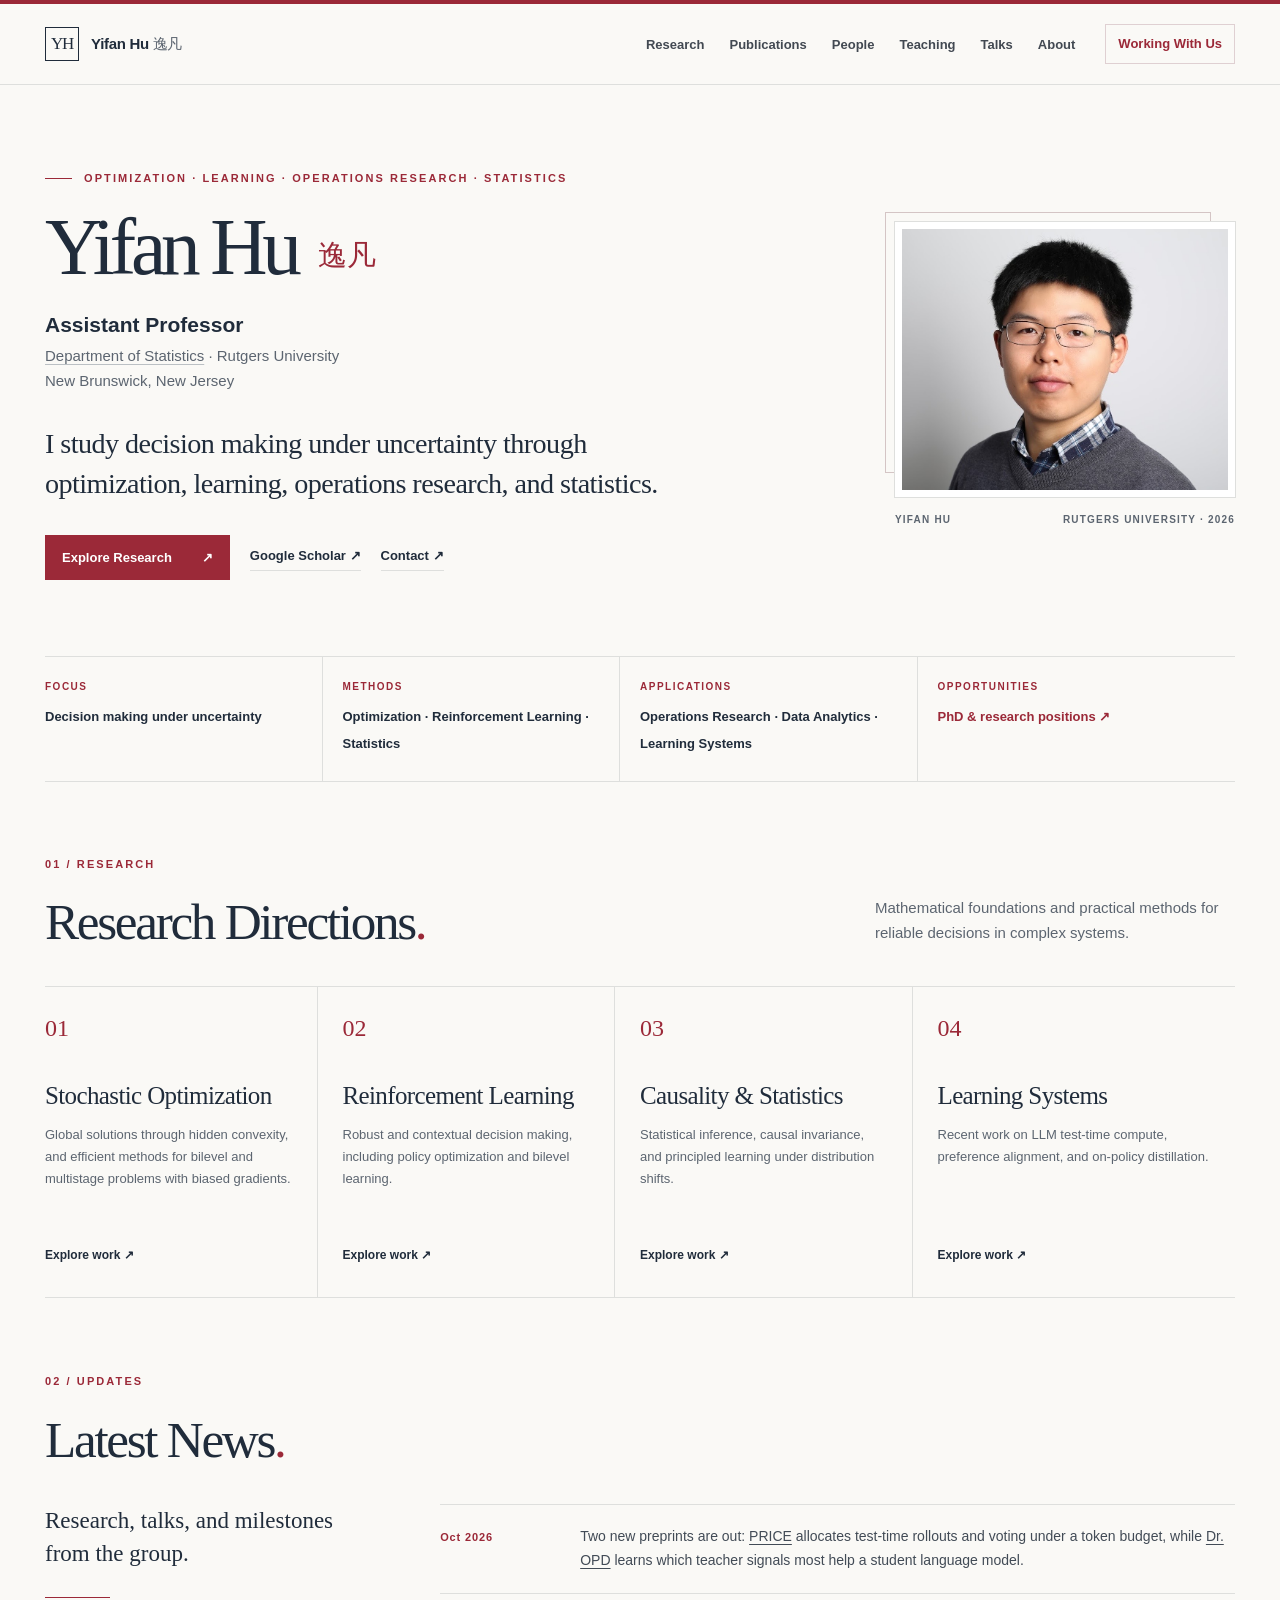
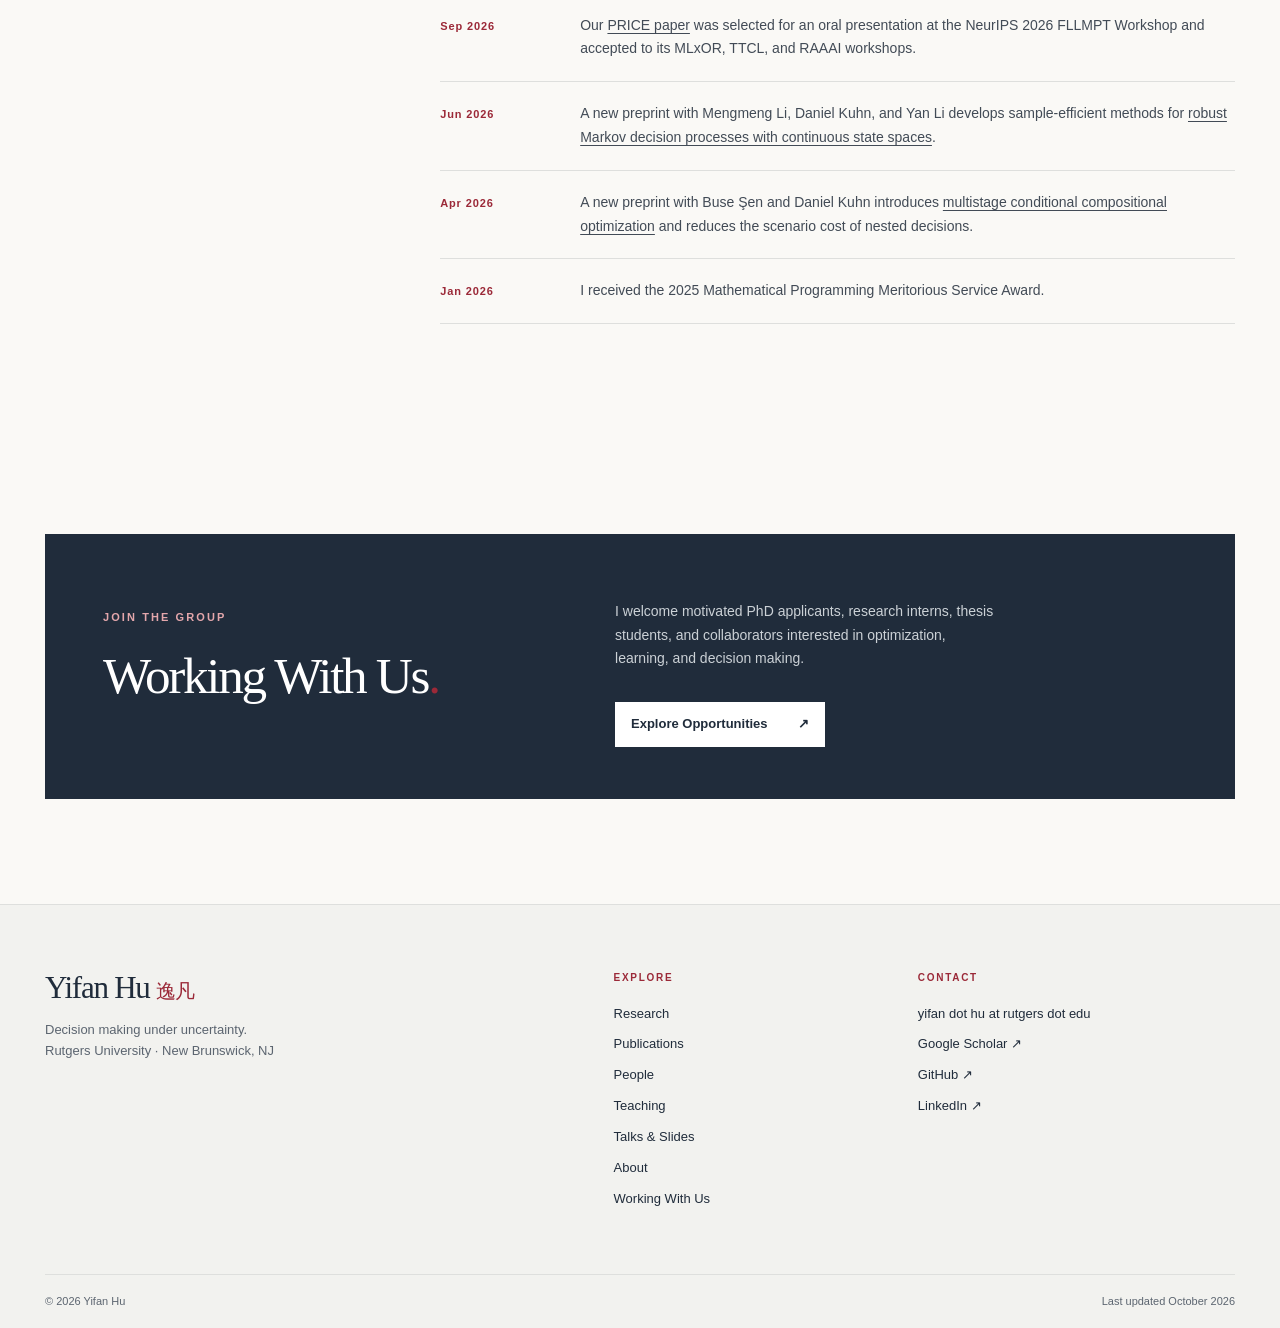
==== commit fafc95e1: "Polish homepage research and workshop copy" ====
--- a/docs/index.html
+++ b/docs/index.html
@@ -45,7 +45,7 @@
     <section class="section shell" id="research" aria-labelledby="research-title">
       <div class="section-heading"><div><p class="eyebrow">01 / RESEARCH</p><h2 id="research-title">Research Directions<span class="period">.</span></h2></div><p>Mathematical foundations and practical methods for reliable decisions in complex systems.</p></div>
       <div class="research-grid">
-        <article class="research-card"><span class="card-number">01</span><h3>Stochastic Optimization</h3><p>Global solutions through hidden convexity, and efficient methods for biased-gradient, bilevel, and multistage problems.</p><a href="research.html#optimization">Explore work <span aria-hidden="true">↗</span></a></article>
+        <article class="research-card"><span class="card-number">01</span><h3>Stochastic Optimization</h3><p>Global solutions through hidden convexity, and efficient methods for bilevel and multistage problems with biased gradients.</p><a href="research.html#optimization">Explore work <span aria-hidden="true">↗</span></a></article>
         <article class="research-card"><span class="card-number">02</span><h3>Reinforcement Learning</h3><p>Robust and contextual decision making, including policy optimization and bilevel learning.</p><a href="research.html#reinforcement-learning">Explore work <span aria-hidden="true">↗</span></a></article>
         <article class="research-card"><span class="card-number">03</span><h3>Causality &amp; Statistics</h3><p>Statistical inference, causal invariance, and principled learning under distribution shifts.</p><a href="research.html#causality">Explore work <span aria-hidden="true">↗</span></a></article>
         <article class="research-card"><span class="card-number">04</span><h3>Learning Systems</h3><p>Recent work on LLM test-time compute, preference alignment, and on-policy distillation.</p><a href="research.html#learning-systems">Explore work <span aria-hidden="true">↗</span></a></article>
@@ -56,7 +56,7 @@
       <div class="section-heading"><div><p class="eyebrow">02 / UPDATES</p><h2 id="news-title">Latest News<span class="period">.</span></h2></div></div>
       <div class="news-layout"><div class="news-intro"><p>Research, talks, and milestones from the group.</p><span class="small-rule"></span></div><ol class="news-list">
         <li><time datetime="2026-10">Oct 2026</time><p>Two new preprints are out: <a href="https://optimization-online.org/2026/10/pareto-frontier-of-llm-test-time-compute-adaptive-rollouts-and-voting-under-token-budgets/">PRICE</a> allocates test-time rollouts and voting under a token budget, while <a href="https://arxiv.org/abs/2609.38025">Dr. OPD</a> learns which teacher signals most help a student language model.</p></li>
-        <li><time datetime="2026-09">Sep 2026</time><p>Our <a href="https://optimization-online.org/2026/10/pareto-frontier-of-llm-test-time-compute-adaptive-rollouts-and-voting-under-token-budgets/">PRICE paper</a> was selected for an oral presentation at the NeurIPS 2026 FLLMPT Workshop and accepted by the MLxOR, TTCL, and RAAAI workshops.</p></li>
+        <li><time datetime="2026-09">Sep 2026</time><p>Our <a href="https://optimization-online.org/2026/10/pareto-frontier-of-llm-test-time-compute-adaptive-rollouts-and-voting-under-token-budgets/">PRICE paper</a> was selected for an oral presentation at the NeurIPS 2026 FLLMPT Workshop and accepted to its MLxOR, TTCL, and RAAAI workshops.</p></li>
         <li><time datetime="2026-06">Jun 2026</time><p>A new preprint with Mengmeng Li, Daniel Kuhn, and Yan Li develops sample-efficient methods for <a href="https://arxiv.org/abs/2605.28706">robust Markov decision processes with continuous state spaces</a>.</p></li>
         <li><time datetime="2026-04">Apr 2026</time><p>A new preprint with Buse Şen and Daniel Kuhn introduces <a href="https://arxiv.org/abs/2604.14075">multistage conditional compositional optimization</a> and reduces the scenario cost of nested decisions.</p></li>
         <li><time datetime="2026-01">Jan 2026</time><p>I received the 2025 Mathematical Programming Meritorious Service Award.</p></li>
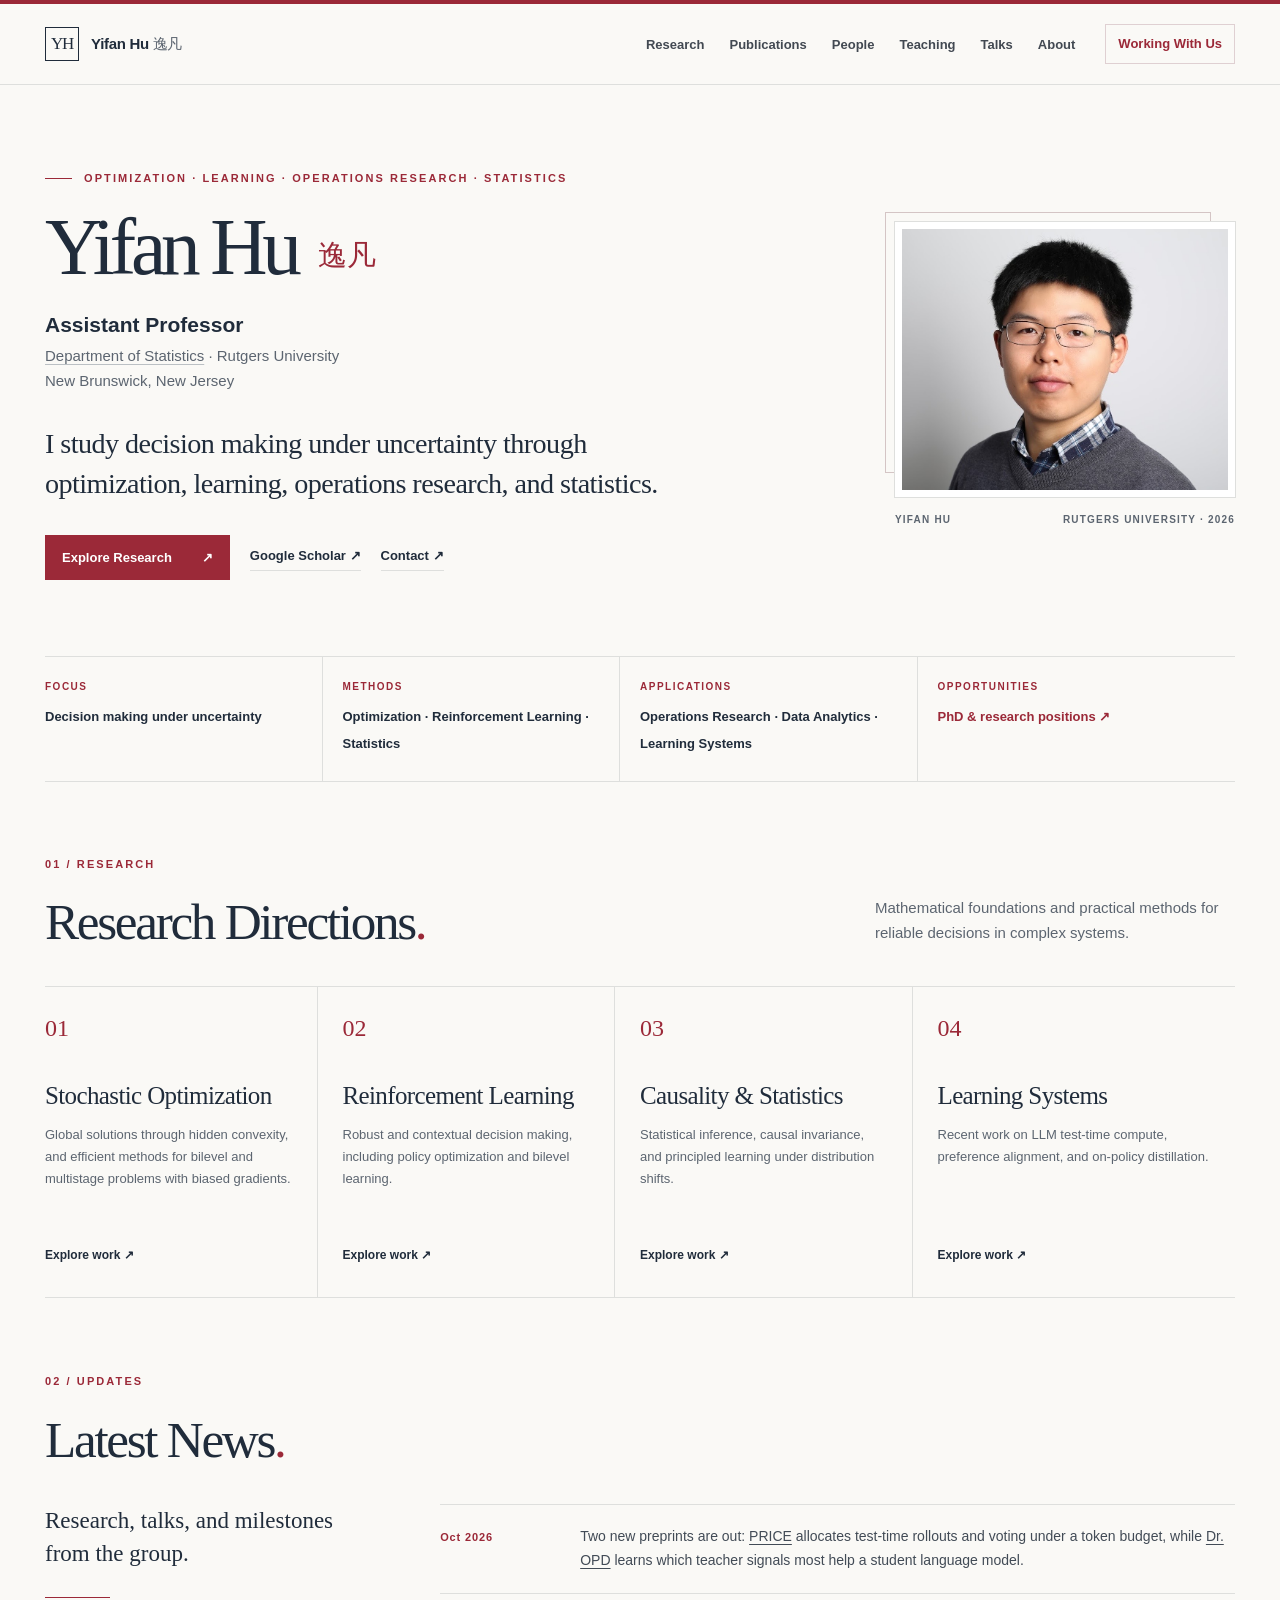
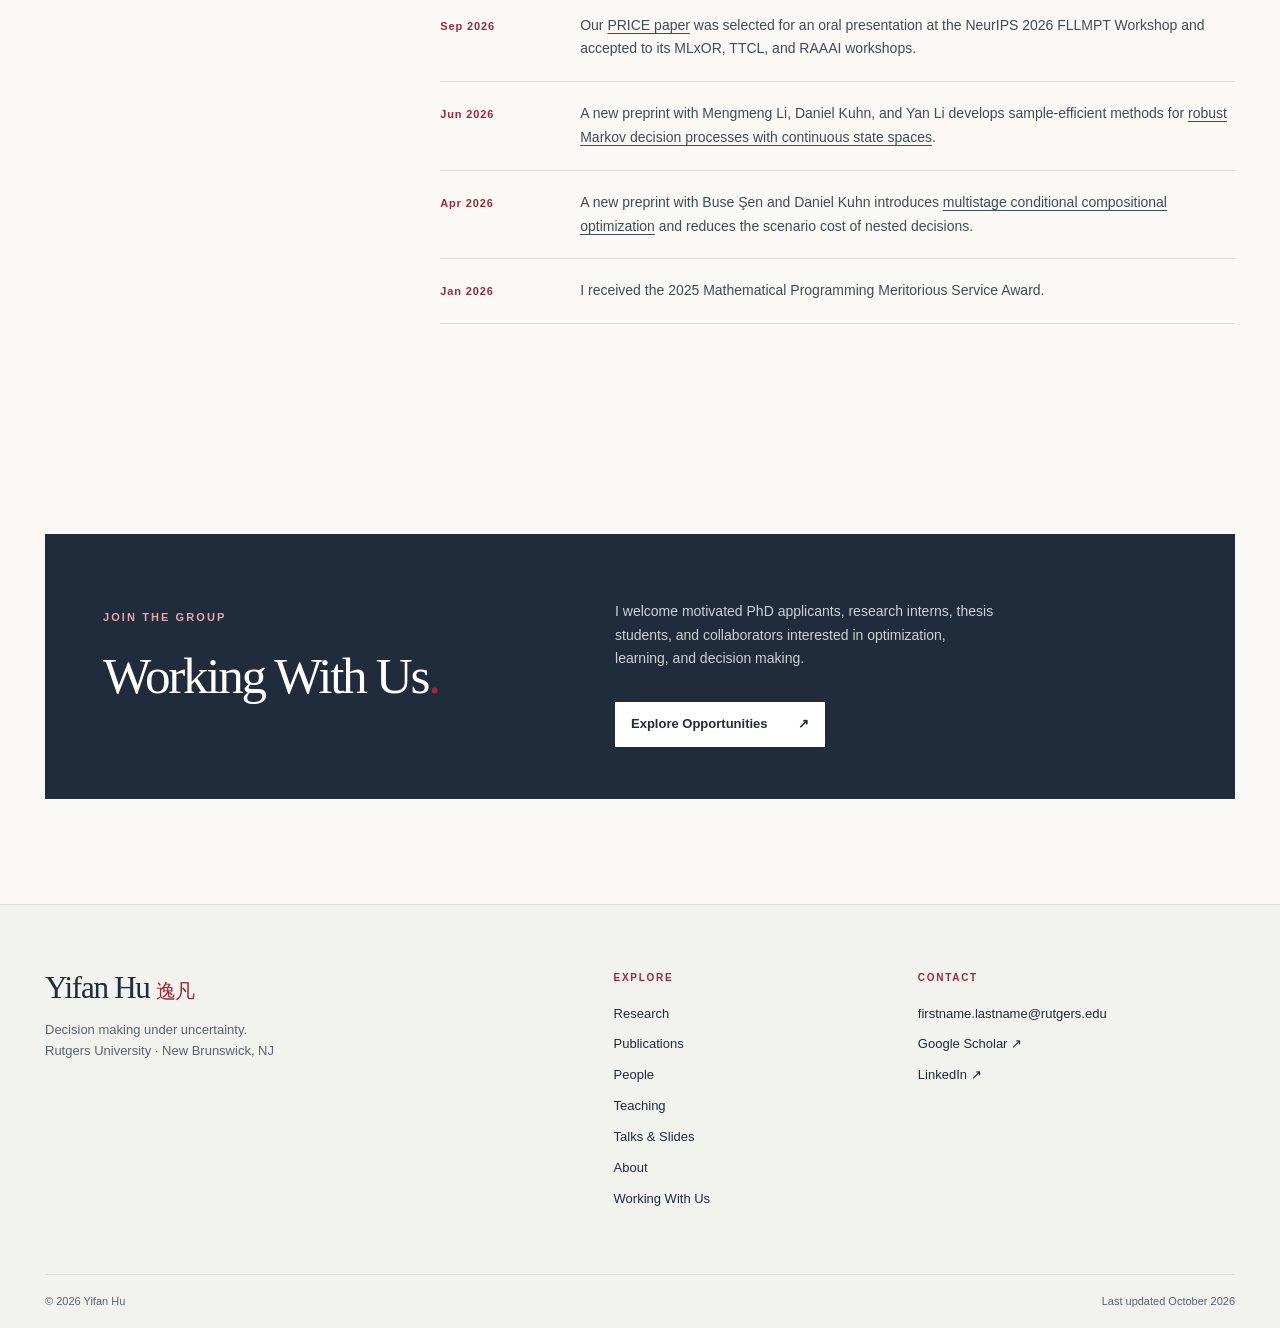
==== commit fb841d7f: "Update contact, About, and alumni placements" ====
--- a/docs/index.html
+++ b/docs/index.html
@@ -8,7 +8,7 @@
   <title>Yifan Hu | Rutgers University</title>
   <link rel="icon" href="assets/favicon.svg" type="image/svg+xml">
   <link rel="preload" href="assets/yifan-hu.jpg" as="image">
-  <link rel="stylesheet" href="styles.css?v=20261023f">
+  <link rel="stylesheet" href="styles.css?v=20261023g">
   <script src="script.js" defer></script>
 </head>
 <body>
@@ -66,6 +66,6 @@
     <section class="section shell" id="join" aria-labelledby="join-title"><div class="join-panel join-panel-brief"><div><p class="eyebrow">JOIN THE GROUP</p><h2 id="join-title">Working With Us<span class="period">.</span></h2></div><div><p>I welcome motivated PhD applicants, research interns, thesis students, and collaborators interested in optimization, learning, and decision making.</p><a class="button button-light" href="working-with-us.html">Explore Opportunities <span aria-hidden="true">↗</span></a></div></div></section>
   </main>
 
-  <footer class="site-footer"><div class="shell footer-grid"><div><a class="footer-name" href="index.html">Yifan Hu <span lang="zh">逸凡</span></a><p>Decision making under uncertainty.<br>Rutgers University · New Brunswick, NJ</p></div><div><span class="footer-label">EXPLORE</span><a href="research.html">Research</a><a href="publications.html">Publications</a><a href="people.html">People</a><a href="teaching.html">Teaching</a><a href="talks.html">Talks &amp; Slides</a><a href="about.html">About</a><a href="working-with-us.html">Working With Us</a></div><div><span class="footer-label">CONTACT</span><span class="footer-email">yifan dot hu at rutgers dot edu</span><a href="https://scholar.google.com/citations?hl=en&amp;user=rO2s0EEAAAAJ">Google Scholar ↗</a><a href="https://github.com/Yifan20Hu">GitHub ↗</a><a href="https://www.linkedin.com/in/yifanhu9/">LinkedIn ↗</a></div></div><div class="shell footer-bottom"><span>© 2026 Yifan Hu</span><span>Last updated October 2026</span></div></footer>
+  <footer class="site-footer"><div class="shell footer-grid"><div><a class="footer-name" href="index.html">Yifan Hu <span lang="zh">逸凡</span></a><p>Decision making under uncertainty.<br>Rutgers University · New Brunswick, NJ</p></div><div><span class="footer-label">EXPLORE</span><a href="research.html">Research</a><a href="publications.html">Publications</a><a href="people.html">People</a><a href="teaching.html">Teaching</a><a href="talks.html">Talks &amp; Slides</a><a href="about.html">About</a><a href="working-with-us.html">Working With Us</a></div><div><span class="footer-label">CONTACT</span><span class="footer-email">firstname.lastname@rutgers.edu</span><a href="https://scholar.google.com/citations?hl=en&amp;user=rO2s0EEAAAAJ">Google Scholar ↗</a><a href="https://www.linkedin.com/in/yifanhu9/">LinkedIn ↗</a></div></div><div class="shell footer-bottom"><span>© 2026 Yifan Hu</span><span>Last updated October 2026</span></div></footer>
 </body>
 </html>
--- a/docs/styles.css
+++ b/docs/styles.css
@@ -131,3 +131,5 @@
 #research.section{padding-top:75px;padding-bottom:36px}
 #news.section{padding-top:40px}
 @media(max-width:620px){#research.section{padding-top:58px;padding-bottom:28px}#news.section{padding-top:28px}}
+
+.simple-list .alumni-placement{display:block;margin-top:4px;color:var(--ink);font-size:13px}
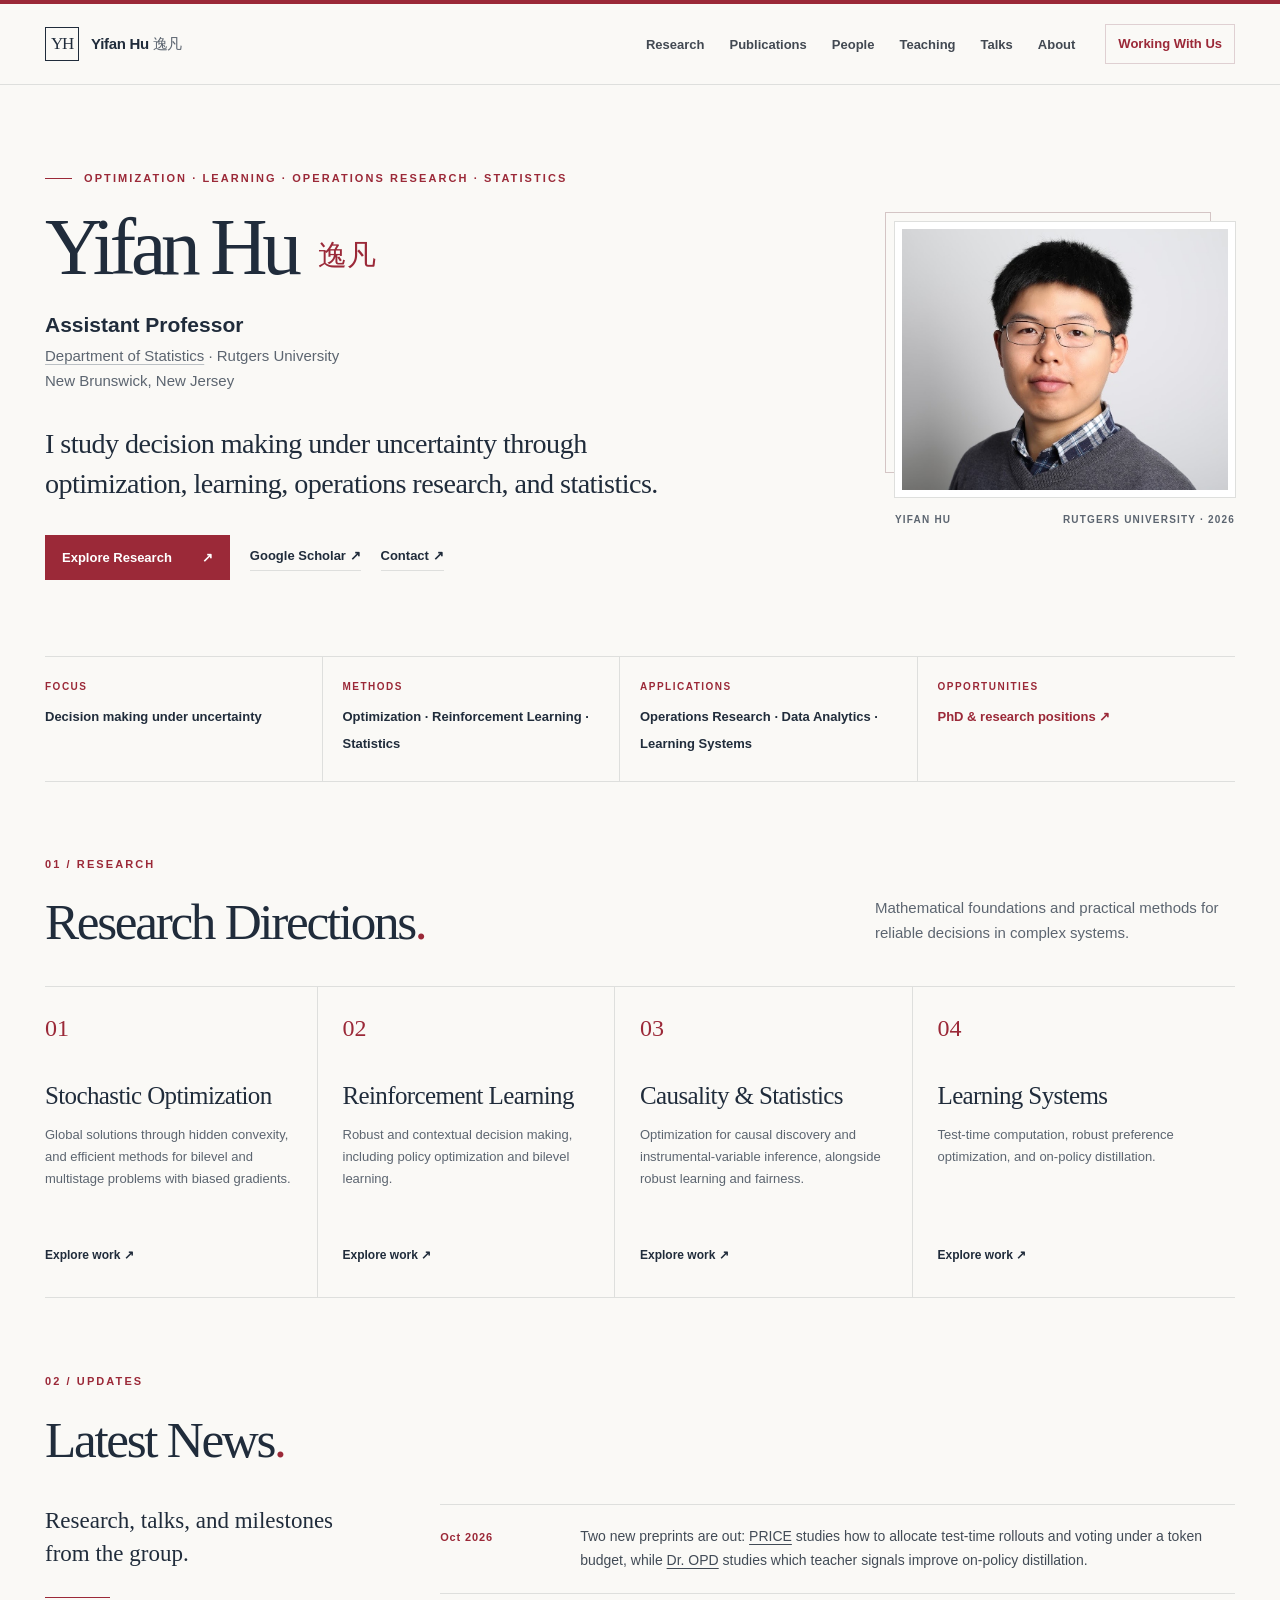
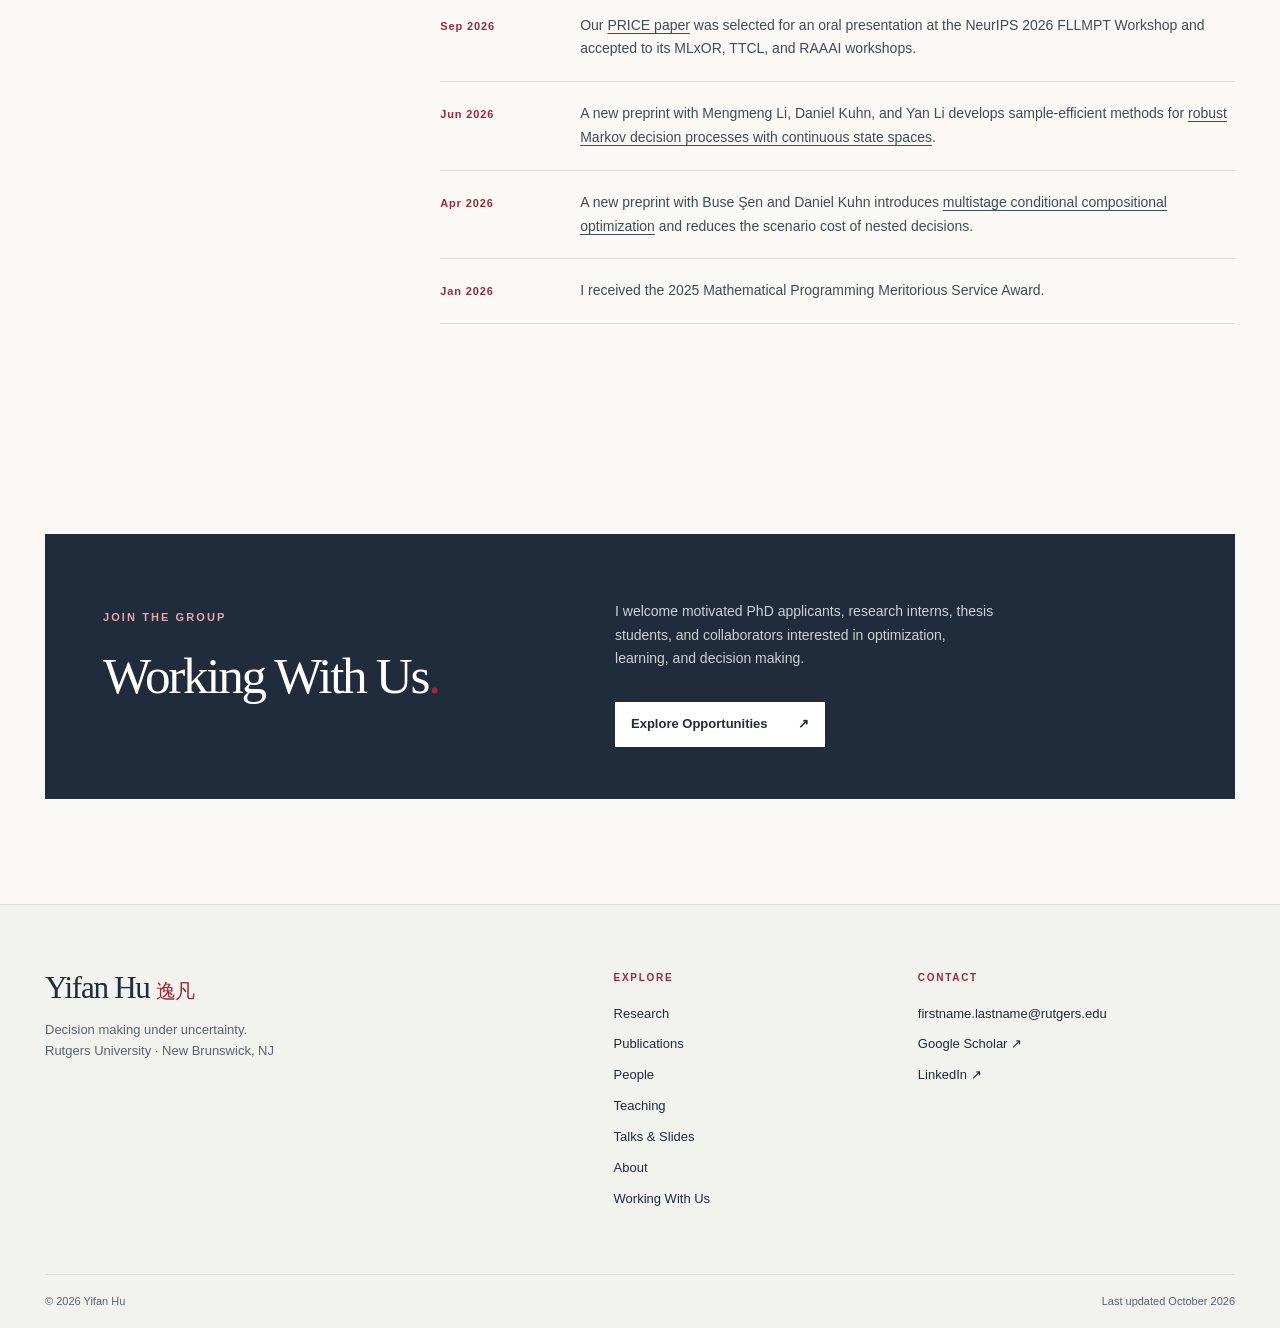
==== commit ee2fe823: "Refine research themes and publication groupings" ====
--- a/docs/index.html
+++ b/docs/index.html
@@ -8,7 +8,7 @@
   <title>Yifan Hu | Rutgers University</title>
   <link rel="icon" href="assets/favicon.svg" type="image/svg+xml">
   <link rel="preload" href="assets/yifan-hu.jpg" as="image">
-  <link rel="stylesheet" href="styles.css?v=20261023g">
+  <link rel="stylesheet" href="styles.css?v=20261023h">
   <script src="script.js" defer></script>
 </head>
 <body>
@@ -47,16 +47,16 @@
       <div class="research-grid">
         <article class="research-card"><span class="card-number">01</span><h3>Stochastic Optimization</h3><p>Global solutions through hidden convexity, and efficient methods for bilevel and multistage problems with biased gradients.</p><a href="research.html#optimization">Explore work <span aria-hidden="true">↗</span></a></article>
         <article class="research-card"><span class="card-number">02</span><h3>Reinforcement Learning</h3><p>Robust and contextual decision making, including policy optimization and bilevel learning.</p><a href="research.html#reinforcement-learning">Explore work <span aria-hidden="true">↗</span></a></article>
-        <article class="research-card"><span class="card-number">03</span><h3>Causality &amp; Statistics</h3><p>Statistical inference, causal invariance, and principled learning under distribution shifts.</p><a href="research.html#causality">Explore work <span aria-hidden="true">↗</span></a></article>
-        <article class="research-card"><span class="card-number">04</span><h3>Learning Systems</h3><p>Recent work on LLM test-time compute, preference alignment, and on-policy distillation.</p><a href="research.html#learning-systems">Explore work <span aria-hidden="true">↗</span></a></article>
+        <article class="research-card"><span class="card-number">03</span><h3>Causality &amp; Statistics</h3><p>Optimization for causal discovery and instrumental-variable inference, alongside robust learning and fairness.</p><a href="research.html#causality">Explore work <span aria-hidden="true">↗</span></a></article>
+        <article class="research-card"><span class="card-number">04</span><h3>Learning Systems</h3><p>Test-time computation, robust preference optimization, and on-policy distillation.</p><a href="research.html#learning-systems">Explore work <span aria-hidden="true">↗</span></a></article>
       </div>
     </section>
 
     <section class="section shell" id="news" aria-labelledby="news-title">
       <div class="section-heading"><div><p class="eyebrow">02 / UPDATES</p><h2 id="news-title">Latest News<span class="period">.</span></h2></div></div>
       <div class="news-layout"><div class="news-intro"><p>Research, talks, and milestones from the group.</p><span class="small-rule"></span></div><ol class="news-list">
-        <li><time datetime="2026-10">Oct 2026</time><p>Two new preprints are out: <a href="https://optimization-online.org/2026/10/pareto-frontier-of-llm-test-time-compute-adaptive-rollouts-and-voting-under-token-budgets/">PRICE</a> allocates test-time rollouts and voting under a token budget, while <a href="https://arxiv.org/abs/2609.38025">Dr. OPD</a> learns which teacher signals most help a student language model.</p></li>
-        <li><time datetime="2026-09">Sep 2026</time><p>Our <a href="https://optimization-online.org/2026/10/pareto-frontier-of-llm-test-time-compute-adaptive-rollouts-and-voting-under-token-budgets/">PRICE paper</a> was selected for an oral presentation at the NeurIPS 2026 FLLMPT Workshop and accepted to its MLxOR, TTCL, and RAAAI workshops.</p></li>
+        <li><time datetime="2026-10">Oct 2026</time><p>Two new preprints are out: <a href="https://optimization-online.org/wp-content/uploads/2026/10/PRICE-arXiv-Version.pdf">PRICE</a> studies how to allocate test-time rollouts and voting under a token budget, while <a href="https://arxiv.org/abs/2609.38025">Dr. OPD</a> studies which teacher signals improve on-policy distillation.</p></li>
+        <li><time datetime="2026-09">Sep 2026</time><p>Our <a href="https://optimization-online.org/wp-content/uploads/2026/10/PRICE-arXiv-Version.pdf">PRICE paper</a> was selected for an oral presentation at the NeurIPS 2026 FLLMPT Workshop and accepted to its MLxOR, TTCL, and RAAAI workshops.</p></li>
         <li><time datetime="2026-06">Jun 2026</time><p>A new preprint with Mengmeng Li, Daniel Kuhn, and Yan Li develops sample-efficient methods for <a href="https://arxiv.org/abs/2605.28706">robust Markov decision processes with continuous state spaces</a>.</p></li>
         <li><time datetime="2026-04">Apr 2026</time><p>A new preprint with Buse Şen and Daniel Kuhn introduces <a href="https://arxiv.org/abs/2604.14075">multistage conditional compositional optimization</a> and reduces the scenario cost of nested decisions.</p></li>
         <li><time datetime="2026-01">Jan 2026</time><p>I received the 2025 Mathematical Programming Meritorious Service Award.</p></li>
--- a/docs/styles.css
+++ b/docs/styles.css
@@ -133,3 +133,13 @@
 @media(max-width:620px){#research.section{padding-top:58px;padding-bottom:28px}#news.section{padding-top:28px}}
 
 .simple-list .alumni-placement{display:block;margin-top:4px;color:var(--ink);font-size:13px}
+
+.research-subtopics{display:grid;grid-template-columns:repeat(2,minmax(0,1fr));gap:16px;margin:0 0 27px}
+.research-subtopic{min-width:0;padding:23px;border:1px solid var(--line);background:#faf9f6}
+.research-subtopic h3{font:normal 23px/1.2 var(--serif);margin:0 0 9px}
+.research-subtopic p{font-size:12px;line-height:1.6;color:var(--muted);margin:0 0 15px}
+.research-subtopic ul{list-style:none;padding:0;margin:0;border-top:1px solid var(--line)}
+.research-subtopic li{font-size:12px;line-height:1.45;padding:9px 0;border-bottom:1px solid var(--line)}
+.research-subtopic a{color:var(--red);text-decoration:none}
+.research-subtopic a:hover{text-decoration:underline}
+@media(max-width:620px){.research-subtopics{grid-template-columns:1fr}}
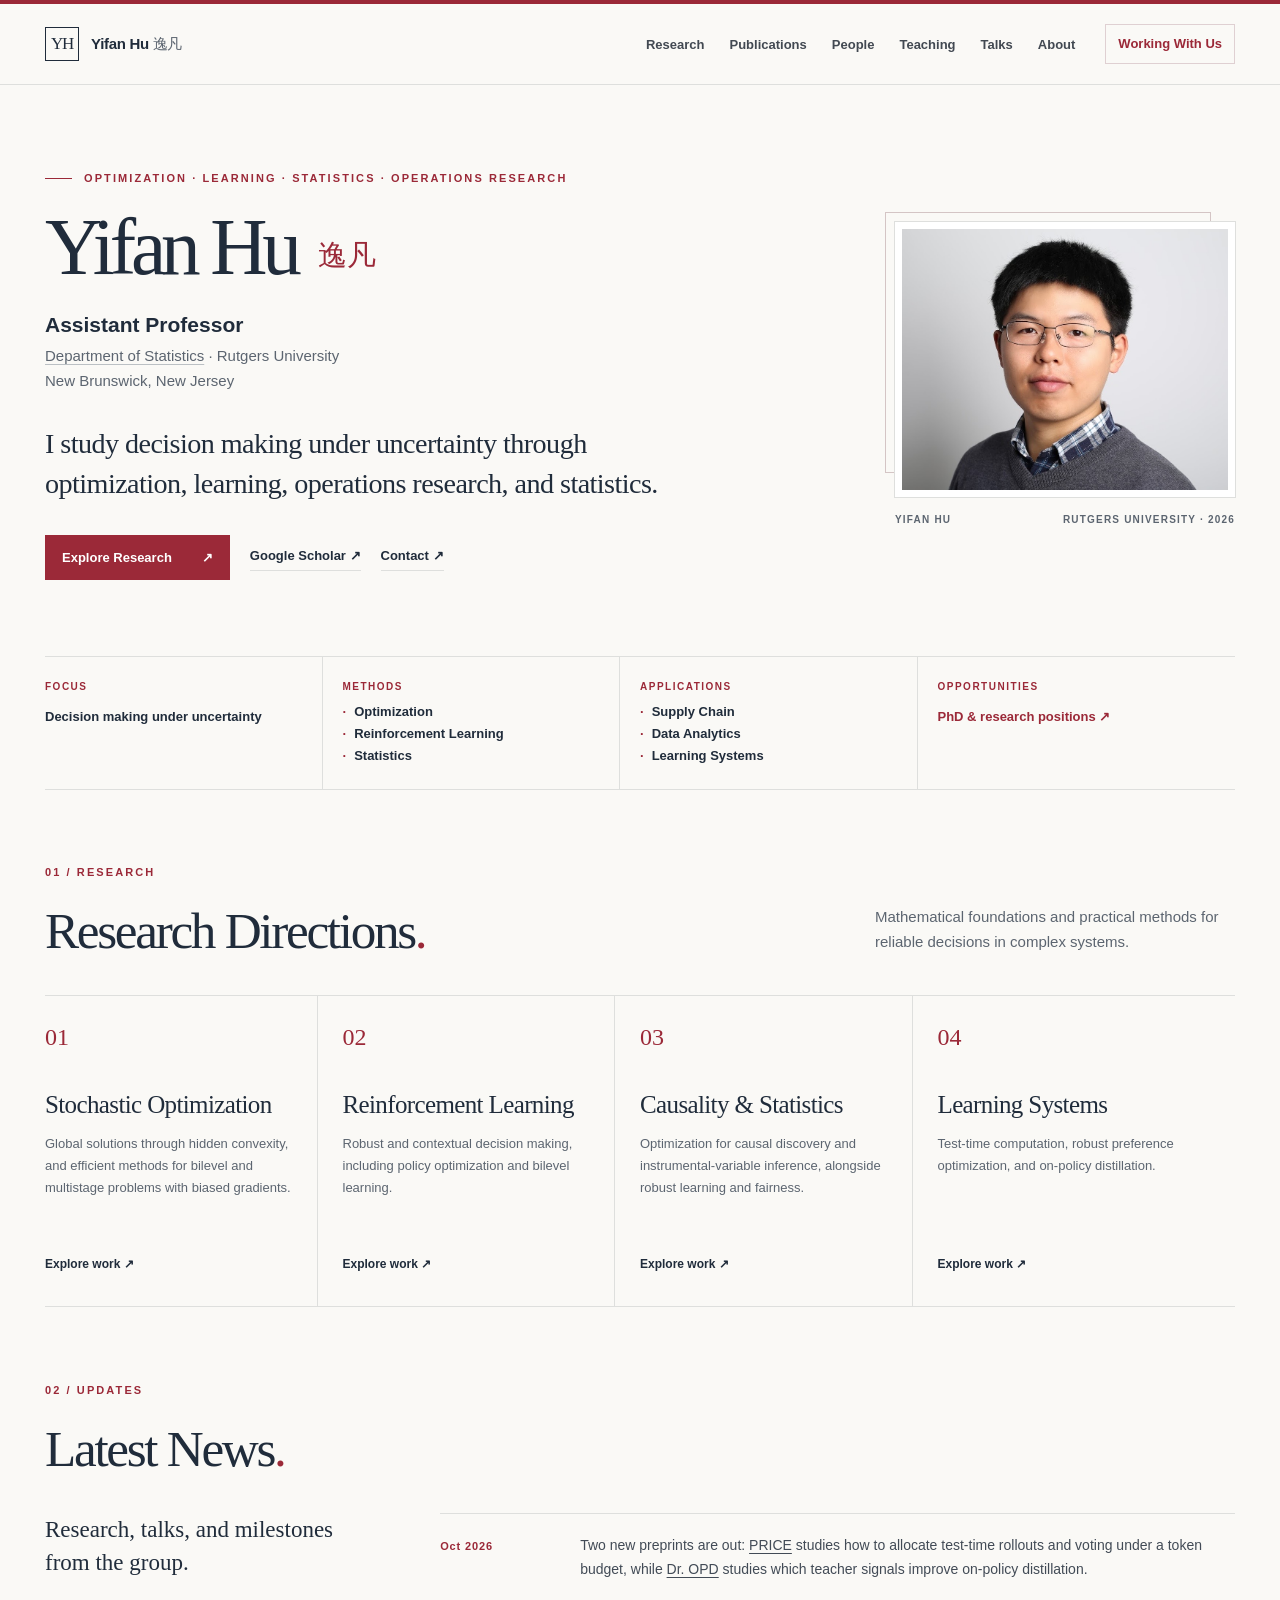
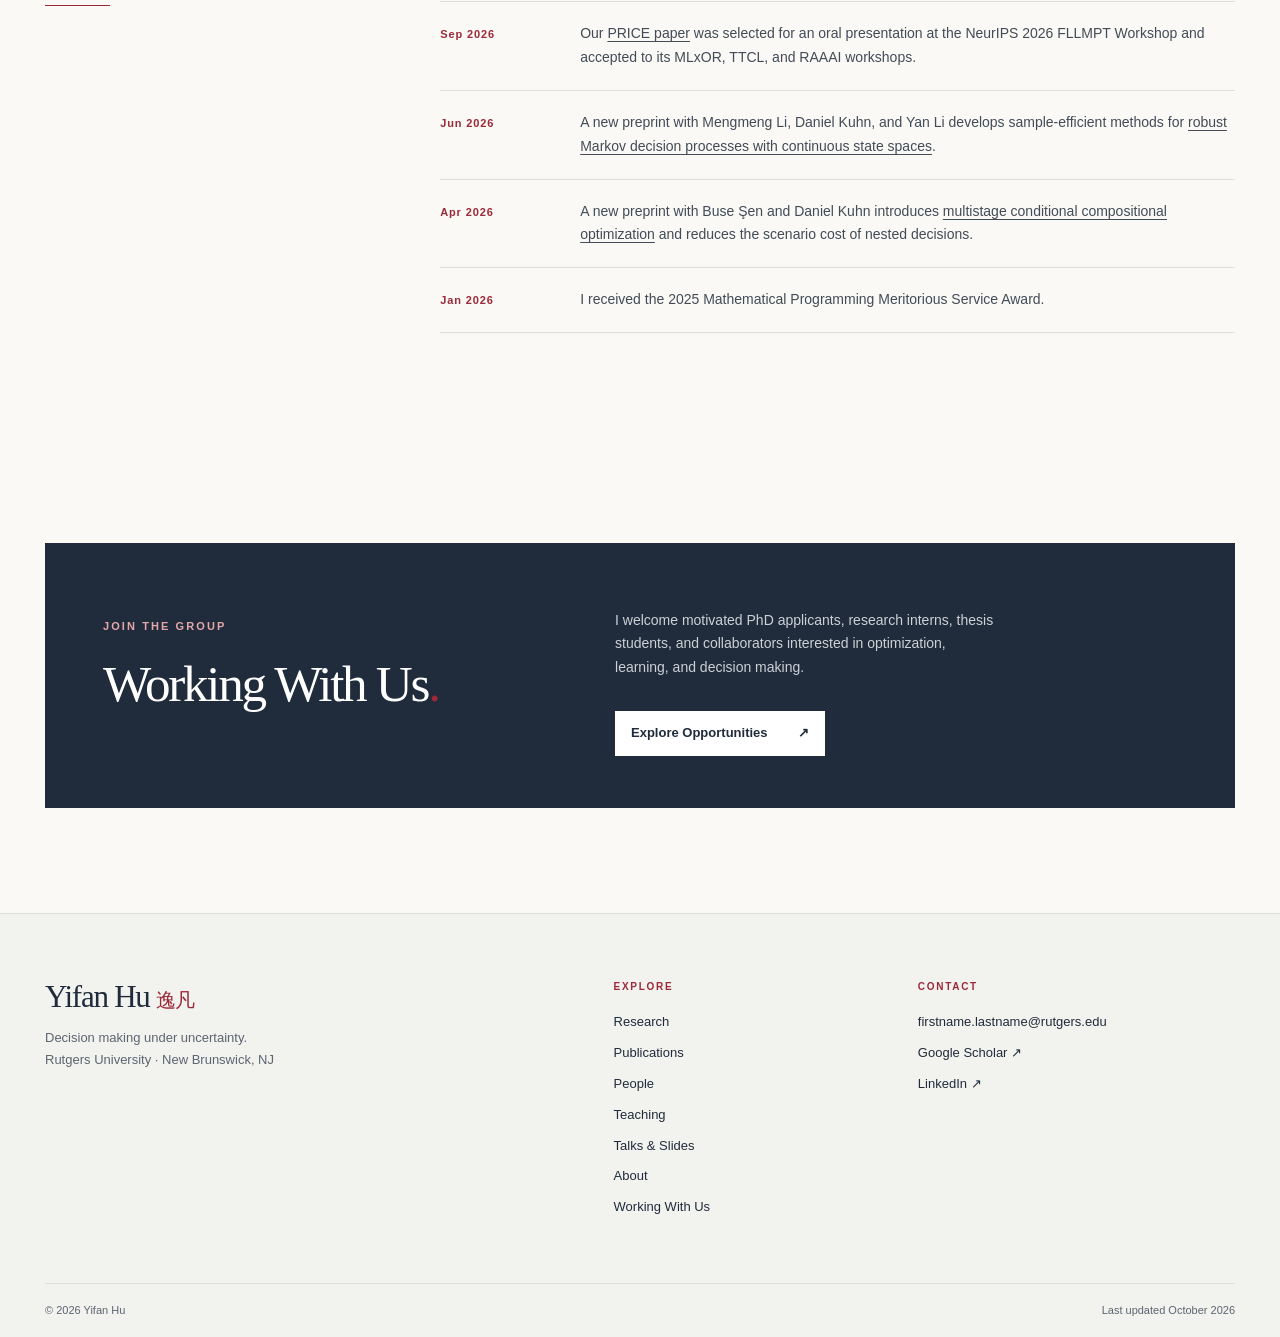
==== commit f5e289f1: "Refine research themes and homepage profile" ====
--- a/docs/index.html
+++ b/docs/index.html
@@ -8,7 +8,7 @@
   <title>Yifan Hu | Rutgers University</title>
   <link rel="icon" href="assets/favicon.svg" type="image/svg+xml">
   <link rel="preload" href="assets/yifan-hu.jpg" as="image">
-  <link rel="stylesheet" href="styles.css?v=20261023h">
+  <link rel="stylesheet" href="styles.css?v=20261023i">
   <script src="script.js" defer></script>
 </head>
 <body>
@@ -18,7 +18,7 @@
   <main id="main">
     <section class="hero shell" aria-labelledby="hero-title">
       <div class="hero-copy">
-        <p class="eyebrow"><span class="eyebrow-line"></span> OPTIMIZATION · LEARNING · OPERATIONS RESEARCH · STATISTICS</p>
+        <p class="eyebrow"><span class="eyebrow-line"></span> OPTIMIZATION · LEARNING · STATISTICS · OPERATIONS RESEARCH</p>
         <h1 id="hero-title">Yifan Hu <span lang="zh">逸凡</span></h1>
         <p class="hero-role">Assistant Professor</p>
         <p class="hero-affiliation"><a href="https://statistics.rutgers.edu/">Department of Statistics</a> · Rutgers University<br>New Brunswick, New Jersey</p>
@@ -37,8 +37,8 @@
 
     <div class="shell"><div class="profile-strip" aria-label="Academic profile">
       <div><span class="strip-label">Focus</span><strong>Decision making under uncertainty</strong></div>
-      <div><span class="strip-label">Methods</span><strong>Optimization · Reinforcement Learning · Statistics</strong></div>
-      <div><span class="strip-label">Applications</span><strong>Operations Research · Data Analytics · Learning Systems</strong></div>
+      <div><span class="strip-label">Methods</span><ul class="strip-list"><li>Optimization</li><li>Reinforcement Learning</li><li>Statistics</li></ul></div>
+      <div><span class="strip-label">Applications</span><ul class="strip-list"><li>Supply Chain</li><li>Data Analytics</li><li>Learning Systems</li></ul></div>
       <div><span class="strip-label">Opportunities</span><a href="working-with-us.html">PhD &amp; research positions <span aria-hidden="true">↗</span></a></div>
     </div></div>
 
--- a/docs/styles.css
+++ b/docs/styles.css
@@ -143,3 +143,8 @@
 .research-subtopic a{color:var(--red);text-decoration:none}
 .research-subtopic a:hover{text-decoration:underline}
 @media(max-width:620px){.research-subtopics{grid-template-columns:1fr}}
+
+.profile-strip .strip-list{list-style:none;padding:0;margin:0}
+.profile-strip .strip-list li{display:flex;gap:8px;font-size:13px;font-weight:600;line-height:1.45}
+.profile-strip .strip-list li+li{margin-top:3px}
+.profile-strip .strip-list li::before{content:"·";color:var(--red);font-weight:700}
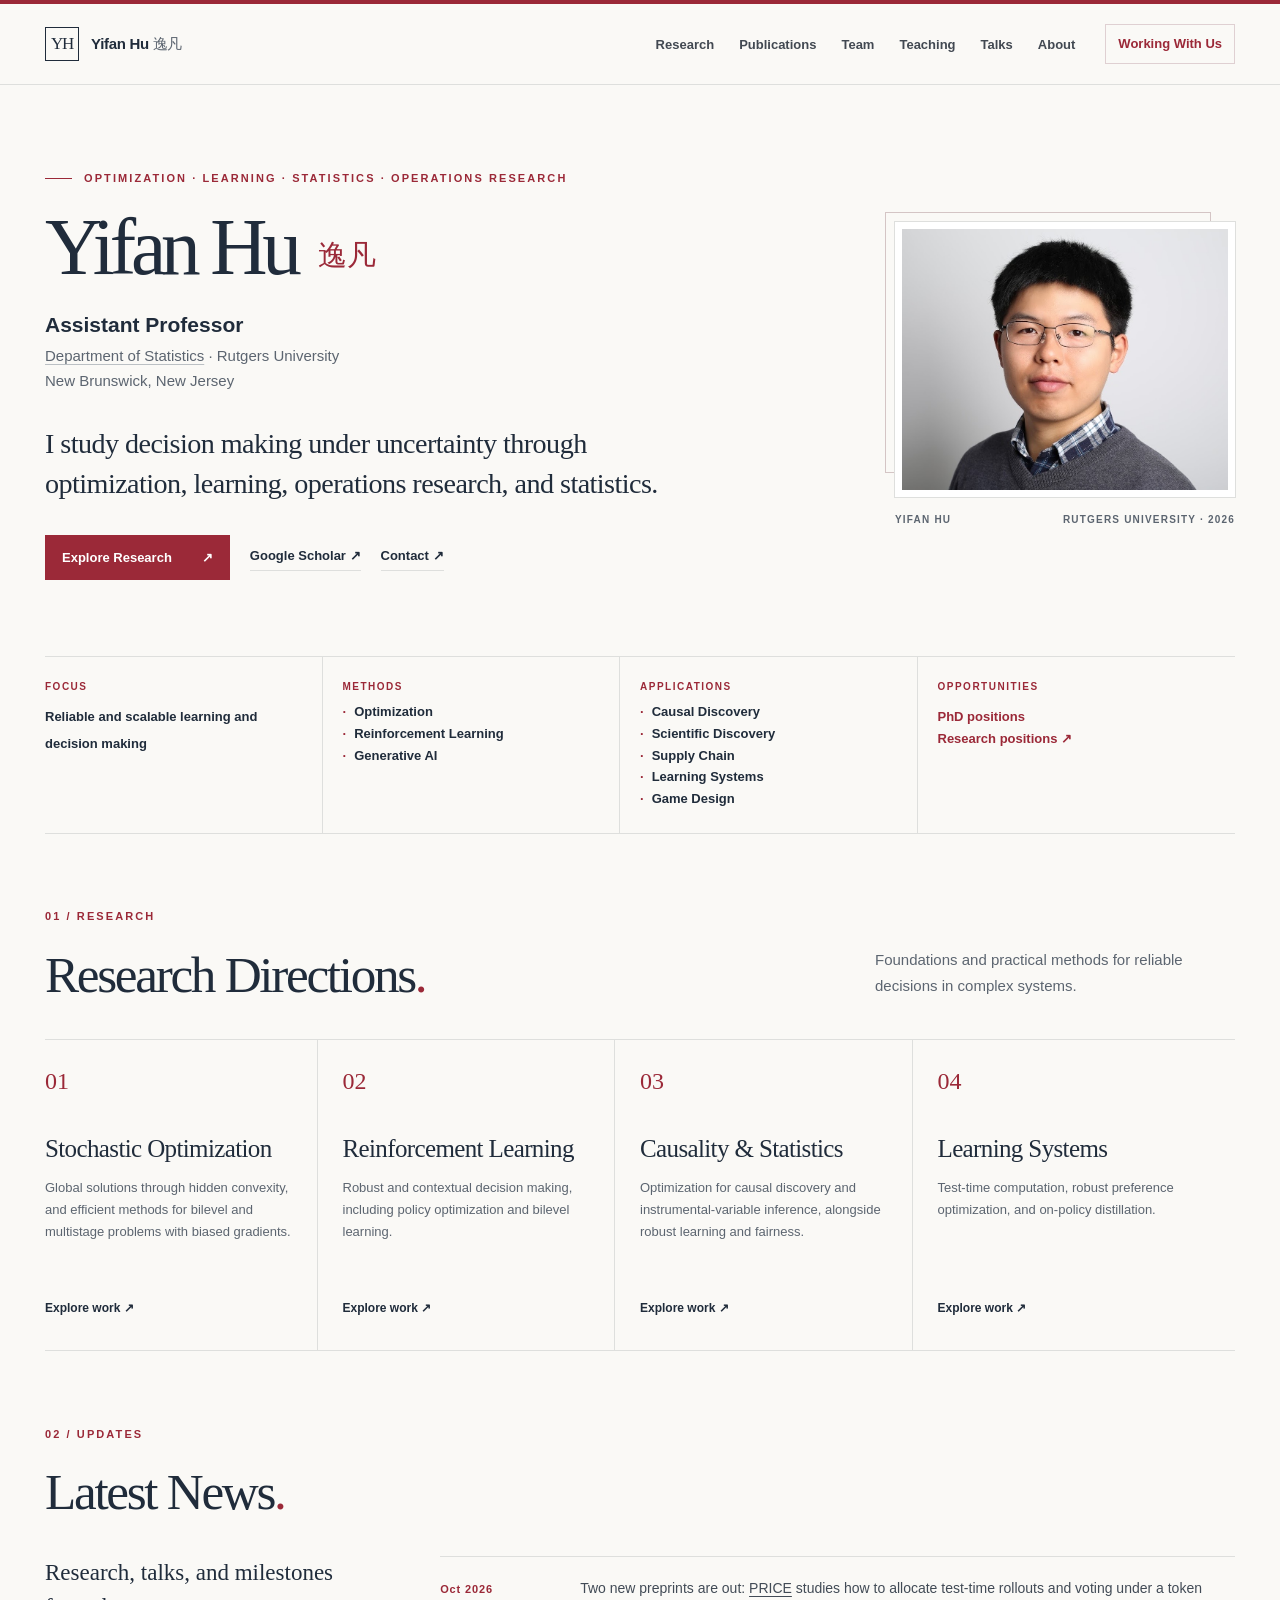
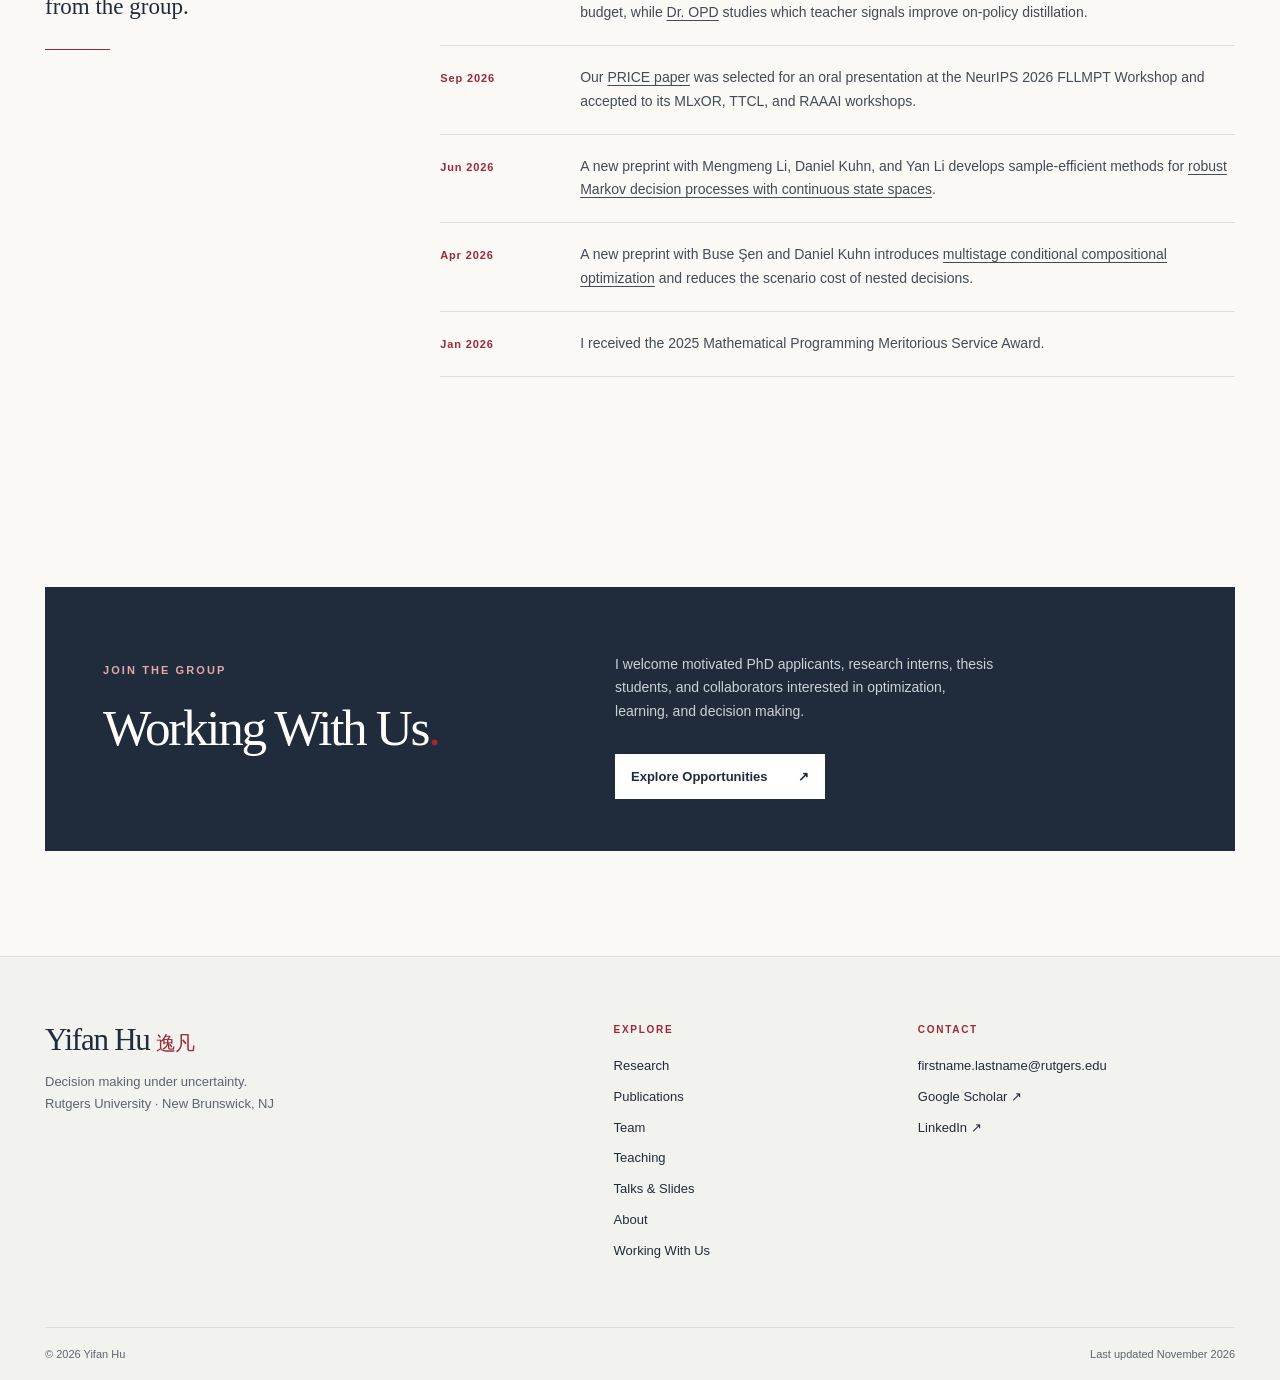
==== commit 974e7df7: "Update homepage focus, team labels, publications, talks, and service Use the polished CV to expand s" ====
--- a/docs/index.html
+++ b/docs/index.html
@@ -8,12 +8,12 @@
   <title>Yifan Hu | Rutgers University</title>
   <link rel="icon" href="assets/favicon.svg" type="image/svg+xml">
   <link rel="preload" href="assets/yifan-hu.jpg" as="image">
-  <link rel="stylesheet" href="styles.css?v=20261023i">
+  <link rel="stylesheet" href="styles.css?v=20261113">
   <script src="script.js" defer></script>
 </head>
 <body>
   <a class="skip-link" href="#main">Skip to content</a>
-  <header class="site-header"><div class="shell header-inner"><a class="brand" href="index.html" aria-label="Yifan Hu, home"><span class="brand-mark">YH</span><span>Yifan Hu <span class="brand-chinese" lang="zh">逸凡</span></span></a><button class="menu-toggle" type="button" aria-expanded="false" aria-controls="site-nav">Menu <span aria-hidden="true">☰</span></button><nav class="site-nav" id="site-nav" aria-label="Main navigation"><a href="research.html">Research</a><a href="publications.html">Publications</a><a href="people.html">People</a><a href="teaching.html">Teaching</a><a href="talks.html">Talks</a><a href="about.html">About</a><a class="nav-contact" href="working-with-us.html">Working With Us</a></nav></div></header>
+  <header class="site-header"><div class="shell header-inner"><a class="brand" href="index.html" aria-label="Yifan Hu, home"><span class="brand-mark">YH</span><span>Yifan Hu <span class="brand-chinese" lang="zh">逸凡</span></span></a><button class="menu-toggle" type="button" aria-expanded="false" aria-controls="site-nav">Menu <span aria-hidden="true">☰</span></button><nav class="site-nav" id="site-nav" aria-label="Main navigation"><a href="research.html">Research</a><a href="publications.html">Publications</a><a href="people.html">Team</a><a href="teaching.html">Teaching</a><a href="talks.html">Talks</a><a href="about.html">About</a><a class="nav-contact" href="working-with-us.html">Working With Us</a></nav></div></header>
 
   <main id="main">
     <section class="hero shell" aria-labelledby="hero-title">
@@ -36,14 +36,14 @@
     </section>
 
     <div class="shell"><div class="profile-strip" aria-label="Academic profile">
-      <div><span class="strip-label">Focus</span><strong>Decision making under uncertainty</strong></div>
-      <div><span class="strip-label">Methods</span><ul class="strip-list"><li>Optimization</li><li>Reinforcement Learning</li><li>Statistics</li></ul></div>
-      <div><span class="strip-label">Applications</span><ul class="strip-list"><li>Supply Chain</li><li>Data Analytics</li><li>Learning Systems</li></ul></div>
-      <div><span class="strip-label">Opportunities</span><a href="working-with-us.html">PhD &amp; research positions <span aria-hidden="true">↗</span></a></div>
+      <div><span class="strip-label">Focus</span><strong>Reliable and scalable learning and decision making</strong></div>
+      <div><span class="strip-label">Methods</span><ul class="strip-list"><li>Optimization</li><li>Reinforcement Learning</li><li>Generative AI</li></ul></div>
+      <div><span class="strip-label">Applications</span><ul class="strip-list"><li>Causal Discovery</li><li>Scientific Discovery</li><li>Supply Chain</li><li>Learning Systems</li><li>Game Design</li></ul></div>
+      <div><span class="strip-label">Opportunities</span><a class="strip-opportunities" href="working-with-us.html"><span>PhD positions</span><span>Research positions <span aria-hidden="true">↗</span></span></a></div>
     </div></div>
 
     <section class="section shell" id="research" aria-labelledby="research-title">
-      <div class="section-heading"><div><p class="eyebrow">01 / RESEARCH</p><h2 id="research-title">Research Directions<span class="period">.</span></h2></div><p>Mathematical foundations and practical methods for reliable decisions in complex systems.</p></div>
+      <div class="section-heading"><div><p class="eyebrow">01 / RESEARCH</p><h2 id="research-title">Research Directions<span class="period">.</span></h2></div><p>Foundations and practical methods for reliable decisions in complex systems.</p></div>
       <div class="research-grid">
         <article class="research-card"><span class="card-number">01</span><h3>Stochastic Optimization</h3><p>Global solutions through hidden convexity, and efficient methods for bilevel and multistage problems with biased gradients.</p><a href="research.html#optimization">Explore work <span aria-hidden="true">↗</span></a></article>
         <article class="research-card"><span class="card-number">02</span><h3>Reinforcement Learning</h3><p>Robust and contextual decision making, including policy optimization and bilevel learning.</p><a href="research.html#reinforcement-learning">Explore work <span aria-hidden="true">↗</span></a></article>
@@ -66,6 +66,6 @@
     <section class="section shell" id="join" aria-labelledby="join-title"><div class="join-panel join-panel-brief"><div><p class="eyebrow">JOIN THE GROUP</p><h2 id="join-title">Working With Us<span class="period">.</span></h2></div><div><p>I welcome motivated PhD applicants, research interns, thesis students, and collaborators interested in optimization, learning, and decision making.</p><a class="button button-light" href="working-with-us.html">Explore Opportunities <span aria-hidden="true">↗</span></a></div></div></section>
   </main>
 
-  <footer class="site-footer"><div class="shell footer-grid"><div><a class="footer-name" href="index.html">Yifan Hu <span lang="zh">逸凡</span></a><p>Decision making under uncertainty.<br>Rutgers University · New Brunswick, NJ</p></div><div><span class="footer-label">EXPLORE</span><a href="research.html">Research</a><a href="publications.html">Publications</a><a href="people.html">People</a><a href="teaching.html">Teaching</a><a href="talks.html">Talks &amp; Slides</a><a href="about.html">About</a><a href="working-with-us.html">Working With Us</a></div><div><span class="footer-label">CONTACT</span><span class="footer-email">firstname.lastname@rutgers.edu</span><a href="https://scholar.google.com/citations?hl=en&amp;user=rO2s0EEAAAAJ">Google Scholar ↗</a><a href="https://www.linkedin.com/in/yifanhu9/">LinkedIn ↗</a></div></div><div class="shell footer-bottom"><span>© 2026 Yifan Hu</span><span>Last updated October 2026</span></div></footer>
+  <footer class="site-footer"><div class="shell footer-grid"><div><a class="footer-name" href="index.html">Yifan Hu <span lang="zh">逸凡</span></a><p>Decision making under uncertainty.<br>Rutgers University · New Brunswick, NJ</p></div><div><span class="footer-label">EXPLORE</span><a href="research.html">Research</a><a href="publications.html">Publications</a><a href="people.html">Team</a><a href="teaching.html">Teaching</a><a href="talks.html">Talks &amp; Slides</a><a href="about.html">About</a><a href="working-with-us.html">Working With Us</a></div><div><span class="footer-label">CONTACT</span><span class="footer-email">firstname.lastname@rutgers.edu</span><a href="https://scholar.google.com/citations?hl=en&amp;user=rO2s0EEAAAAJ">Google Scholar ↗</a><a href="https://www.linkedin.com/in/yifanhu9/">LinkedIn ↗</a></div></div><div class="shell footer-bottom"><span>© 2026 Yifan Hu</span><span>Last updated November 2026</span></div></footer>
 </body>
 </html>
--- a/docs/styles.css
+++ b/docs/styles.css
@@ -20,7 +20,7 @@
 .shared-work li{font-size:12px;line-height:1.55;padding:6px 0;border:0}
 .shared-work li a{text-decoration:none;border-bottom:1px solid #c4a9ae}
 .shared-work li a:hover{color:var(--red)}
-.shared-work li span{color:var(--muted);white-space:nowrap;font-size:11px}
+.shared-work li span{display:block;margin-top:3px;color:var(--muted);font-size:11px}
 @media(max-width:620px){.teaching-grid{grid-template-columns:1fr}.teaching-card{min-height:0;padding:25px}.teaching-card h3{font-size:27px}}
 .current-students .person:nth-child(1){grid-column:1;grid-row:1}
 .current-students .person:nth-child(2){grid-column:1;grid-row:2}
@@ -148,3 +148,7 @@
 .profile-strip .strip-list li{display:flex;gap:8px;font-size:13px;font-weight:600;line-height:1.45}
 .profile-strip .strip-list li+li{margin-top:3px}
 .profile-strip .strip-list li::before{content:"·";color:var(--red);font-weight:700}
+
+/* One opportunity link, displayed on two rows. */
+.profile-strip .strip-opportunities{display:inline-flex;flex-direction:column;gap:3px}
+.profile-strip .strip-opportunities>span{display:block}
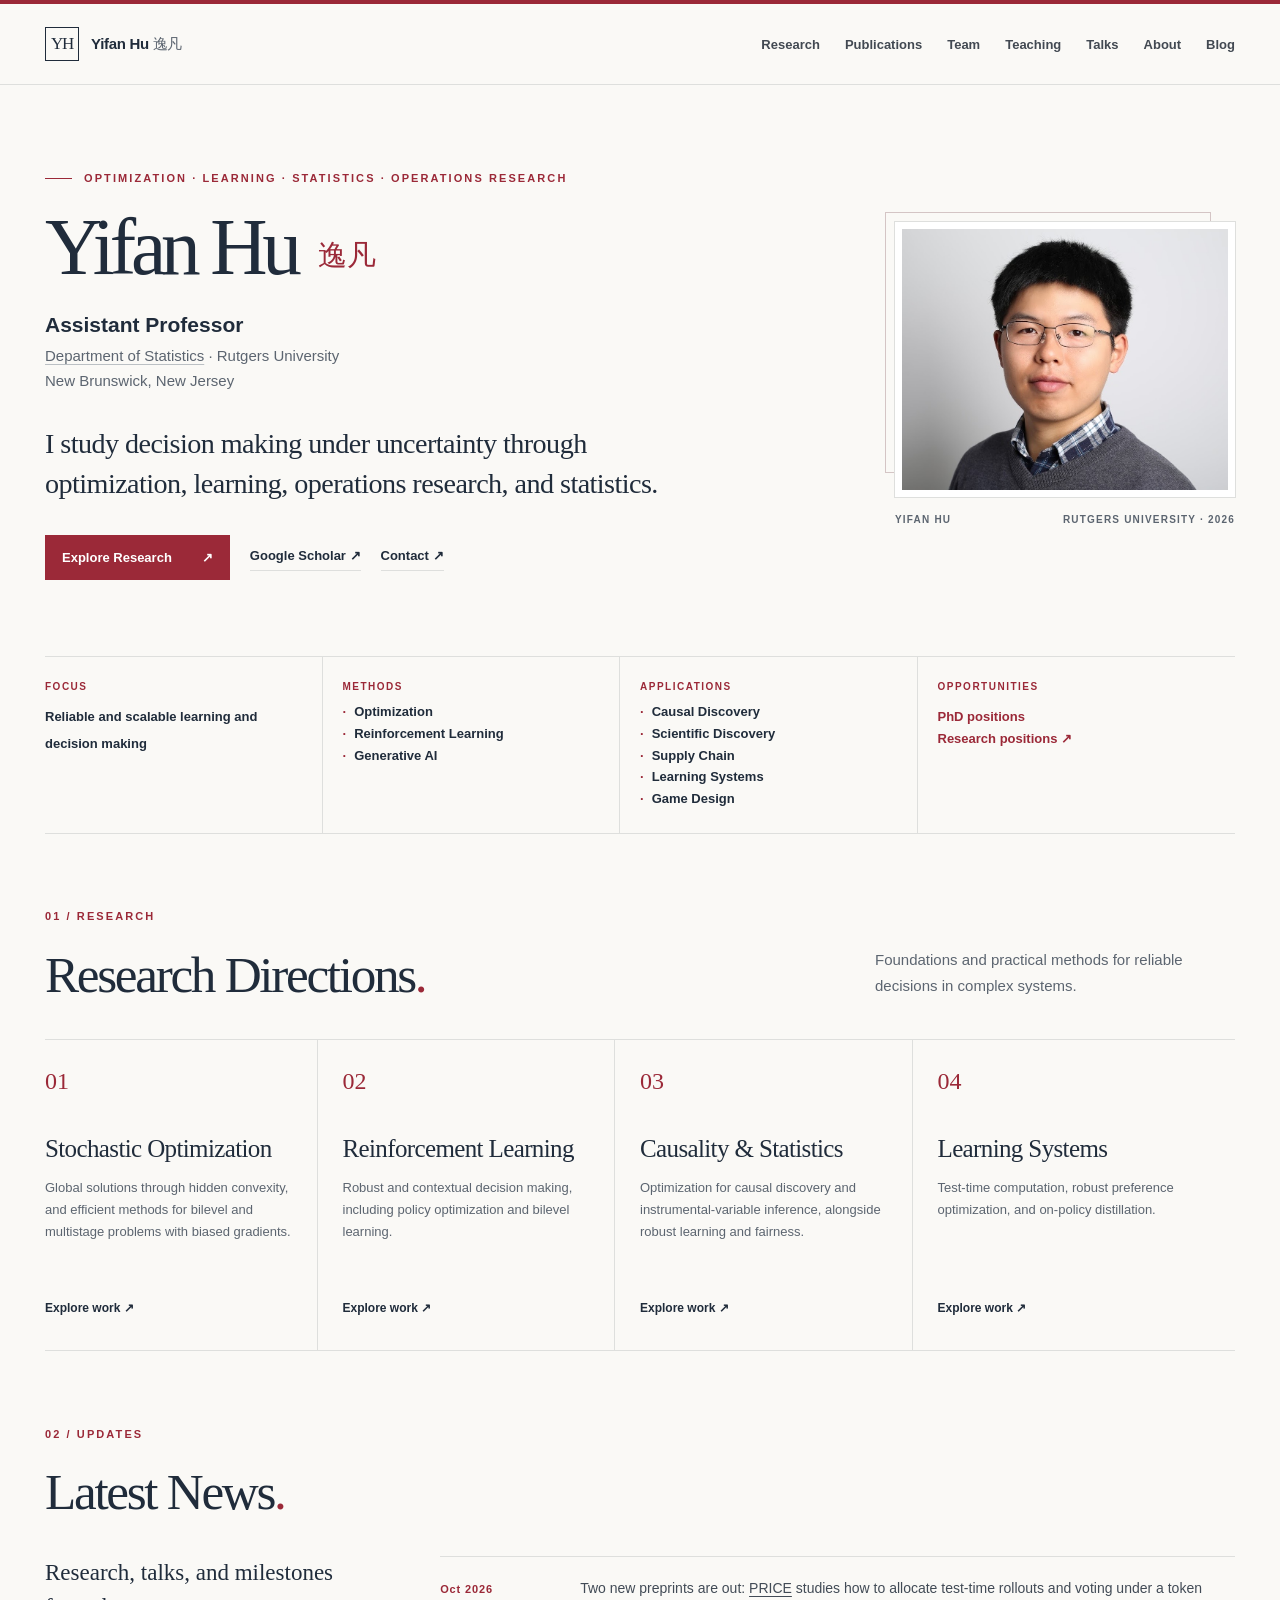
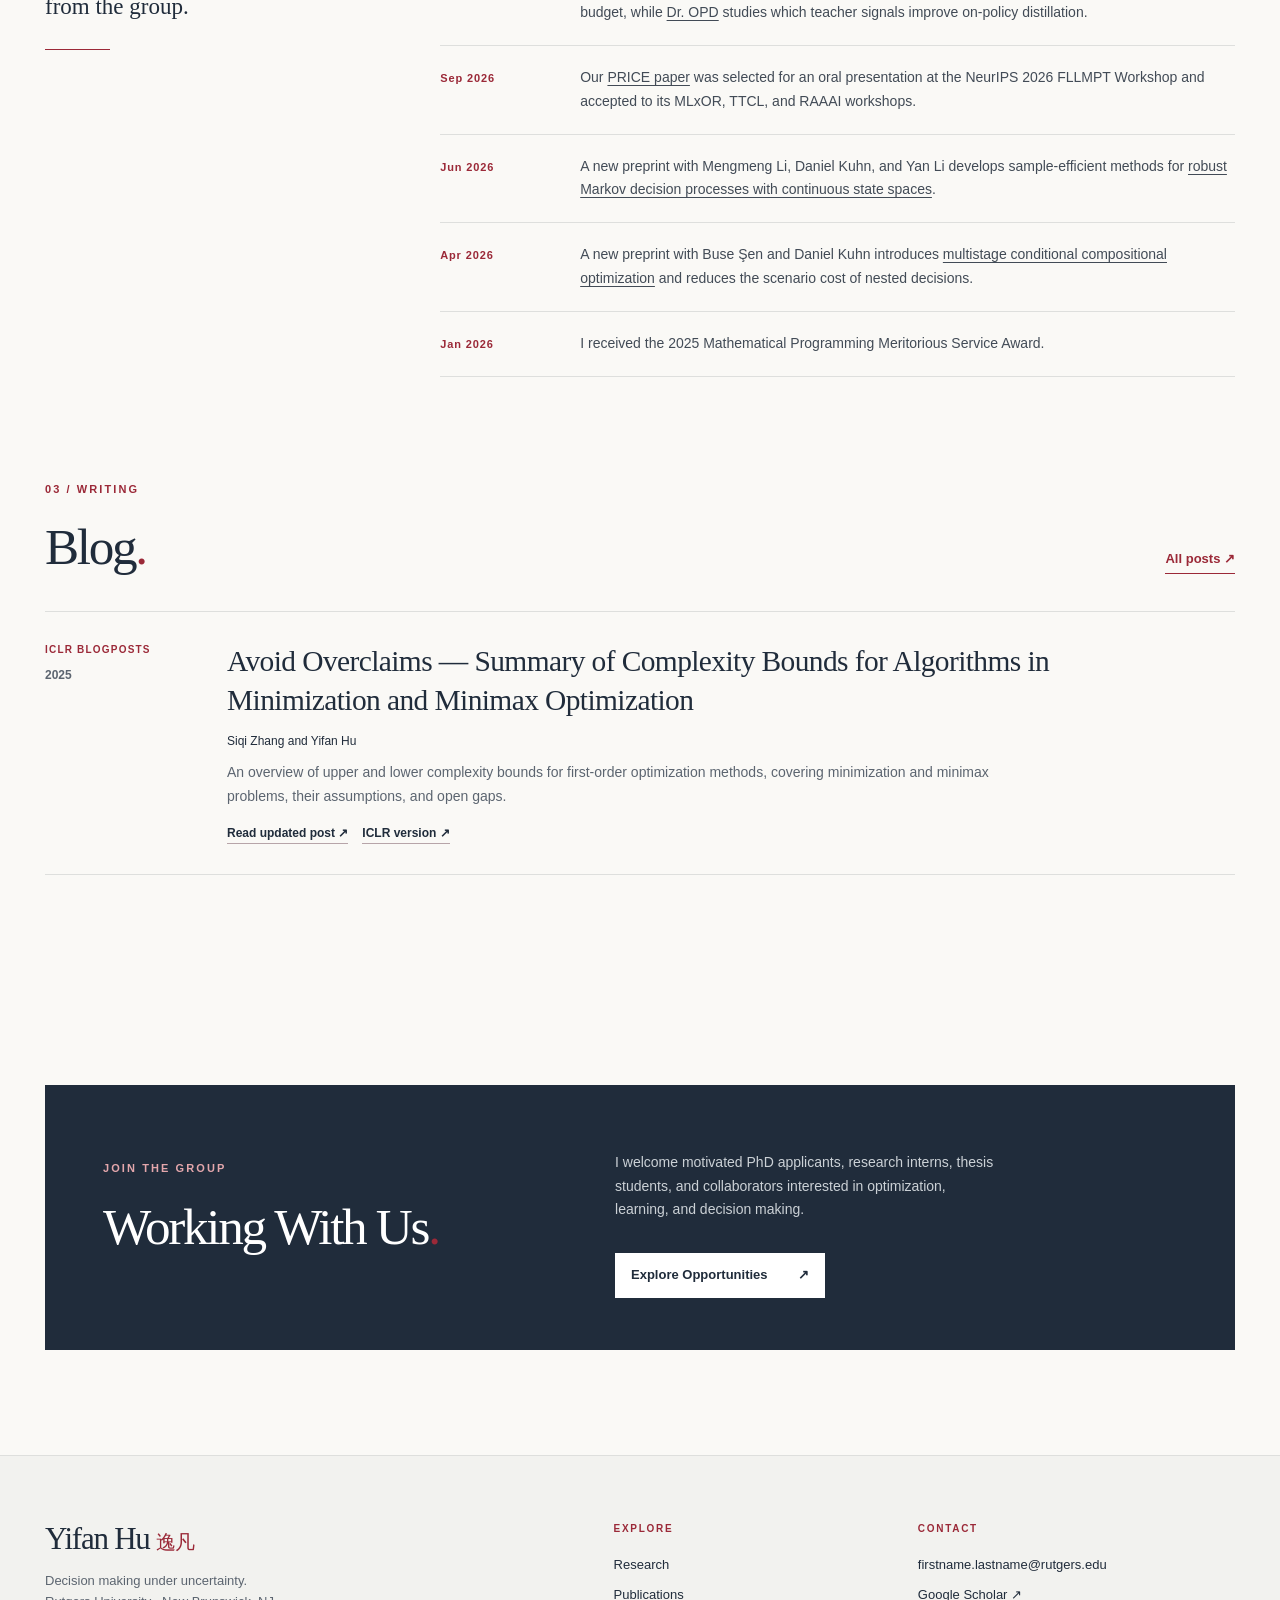
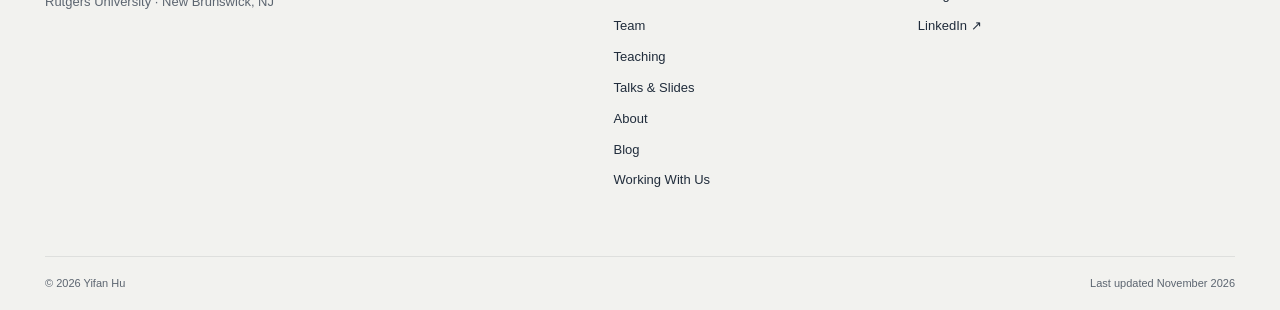
==== commit dfe8adb5: "Add Blog section and expand student publication records Replace the top navigation opportunity butto" ====
--- a/docs/index.html
+++ b/docs/index.html
@@ -8,12 +8,12 @@
   <title>Yifan Hu | Rutgers University</title>
   <link rel="icon" href="assets/favicon.svg" type="image/svg+xml">
   <link rel="preload" href="assets/yifan-hu.jpg" as="image">
-  <link rel="stylesheet" href="styles.css?v=20261113">
+  <link rel="stylesheet" href="styles.css?v=20261114">
   <script src="script.js" defer></script>
 </head>
 <body>
   <a class="skip-link" href="#main">Skip to content</a>
-  <header class="site-header"><div class="shell header-inner"><a class="brand" href="index.html" aria-label="Yifan Hu, home"><span class="brand-mark">YH</span><span>Yifan Hu <span class="brand-chinese" lang="zh">逸凡</span></span></a><button class="menu-toggle" type="button" aria-expanded="false" aria-controls="site-nav">Menu <span aria-hidden="true">☰</span></button><nav class="site-nav" id="site-nav" aria-label="Main navigation"><a href="research.html">Research</a><a href="publications.html">Publications</a><a href="people.html">Team</a><a href="teaching.html">Teaching</a><a href="talks.html">Talks</a><a href="about.html">About</a><a class="nav-contact" href="working-with-us.html">Working With Us</a></nav></div></header>
+  <header class="site-header"><div class="shell header-inner"><a class="brand" href="index.html" aria-label="Yifan Hu, home"><span class="brand-mark">YH</span><span>Yifan Hu <span class="brand-chinese" lang="zh">逸凡</span></span></a><button class="menu-toggle" type="button" aria-expanded="false" aria-controls="site-nav">Menu <span aria-hidden="true">☰</span></button><nav class="site-nav" id="site-nav" aria-label="Main navigation"><a href="research.html">Research</a><a href="publications.html">Publications</a><a href="people.html">Team</a><a href="teaching.html">Teaching</a><a href="talks.html">Talks</a><a href="about.html">About</a><a href="blog.html">Blog</a></nav></div></header>
 
   <main id="main">
     <section class="hero shell" aria-labelledby="hero-title">
@@ -63,9 +63,20 @@
       </ol></div>
     </section>
 
+    <section class="section shell" id="blog" aria-labelledby="blog-title">
+      <div class="section-heading"><div><p class="eyebrow">03 / WRITING</p><h2 id="blog-title">Blog<span class="period">.</span></h2></div><a class="section-link" href="blog.html">All posts ↗</a></div>
+      <div class="blog-list"><article class="blog-card">
+  <div class="blog-meta"><span>ICLR BLOGPOSTS</span><time datetime="2025">2025</time></div>
+  <div><h3><a href="https://opt-eng-ana.github.io/blog/2025/opt-summary/">Avoid Overclaims — Summary of Complexity Bounds for Algorithms in Minimization and Minimax Optimization</a></h3>
+  <p class="blog-authors">Siqi Zhang and Yifan Hu</p>
+  <p>An overview of upper and lower complexity bounds for first-order optimization methods, covering minimization and minimax problems, their assumptions, and open gaps.</p>
+  <div class="pub-links"><a href="https://opt-eng-ana.github.io/blog/2025/opt-summary/">Read updated post ↗</a><a href="https://d2jud02ci9yv69.cloudfront.net/2025-04-28-opt-summary-185/blog/opt-summary/">ICLR version ↗</a></div></div>
+</article></div>
+    </section>
+
     <section class="section shell" id="join" aria-labelledby="join-title"><div class="join-panel join-panel-brief"><div><p class="eyebrow">JOIN THE GROUP</p><h2 id="join-title">Working With Us<span class="period">.</span></h2></div><div><p>I welcome motivated PhD applicants, research interns, thesis students, and collaborators interested in optimization, learning, and decision making.</p><a class="button button-light" href="working-with-us.html">Explore Opportunities <span aria-hidden="true">↗</span></a></div></div></section>
   </main>
 
-  <footer class="site-footer"><div class="shell footer-grid"><div><a class="footer-name" href="index.html">Yifan Hu <span lang="zh">逸凡</span></a><p>Decision making under uncertainty.<br>Rutgers University · New Brunswick, NJ</p></div><div><span class="footer-label">EXPLORE</span><a href="research.html">Research</a><a href="publications.html">Publications</a><a href="people.html">Team</a><a href="teaching.html">Teaching</a><a href="talks.html">Talks &amp; Slides</a><a href="about.html">About</a><a href="working-with-us.html">Working With Us</a></div><div><span class="footer-label">CONTACT</span><span class="footer-email">firstname.lastname@rutgers.edu</span><a href="https://scholar.google.com/citations?hl=en&amp;user=rO2s0EEAAAAJ">Google Scholar ↗</a><a href="https://www.linkedin.com/in/yifanhu9/">LinkedIn ↗</a></div></div><div class="shell footer-bottom"><span>© 2026 Yifan Hu</span><span>Last updated November 2026</span></div></footer>
+  <footer class="site-footer"><div class="shell footer-grid"><div><a class="footer-name" href="index.html">Yifan Hu <span lang="zh">逸凡</span></a><p>Decision making under uncertainty.<br>Rutgers University · New Brunswick, NJ</p></div><div><span class="footer-label">EXPLORE</span><a href="research.html">Research</a><a href="publications.html">Publications</a><a href="people.html">Team</a><a href="teaching.html">Teaching</a><a href="talks.html">Talks &amp; Slides</a><a href="about.html">About</a><a href="blog.html">Blog</a><a href="working-with-us.html">Working With Us</a></div><div><span class="footer-label">CONTACT</span><span class="footer-email">firstname.lastname@rutgers.edu</span><a href="https://scholar.google.com/citations?hl=en&amp;user=rO2s0EEAAAAJ">Google Scholar ↗</a><a href="https://www.linkedin.com/in/yifanhu9/">LinkedIn ↗</a></div></div><div class="shell footer-bottom"><span>© 2026 Yifan Hu</span><span>Last updated November 2026</span></div></footer>
 </body>
 </html>
--- a/docs/styles.css
+++ b/docs/styles.css
@@ -152,3 +152,15 @@
 /* One opportunity link, displayed on two rows. */
 .profile-strip .strip-opportunities{display:inline-flex;flex-direction:column;gap:3px}
 .profile-strip .strip-opportunities>span{display:block}
+
+/* Blog previews */
+.blog-list{border-top:1px solid var(--line)}
+.blog-card{display:grid;grid-template-columns:150px minmax(0,1fr);gap:32px;padding:30px 0;border-bottom:1px solid var(--line)}
+.blog-meta{display:flex;flex-direction:column;gap:6px;color:var(--red);font-size:10px;font-weight:700;letter-spacing:.12em}
+.blog-meta time{color:var(--muted);font-size:12px;letter-spacing:0}
+.blog-card h3{font:normal clamp(23px,2.3vw,31px)/1.3 var(--serif);letter-spacing:-.02em;margin:0 0 12px;max-width:850px}
+.blog-card h3 a{text-decoration:none}
+.blog-card p{font-size:14px;color:var(--muted);margin:0 0 15px;max-width:780px}
+.blog-card .blog-authors{font-size:12px;color:var(--ink);margin-bottom:10px}
+#blog.section{padding-top:0}
+@media(max-width:620px){.blog-card{grid-template-columns:1fr;gap:16px}.blog-meta{flex-direction:row;gap:14px}.blog-card .pub-links{flex-wrap:wrap}}
